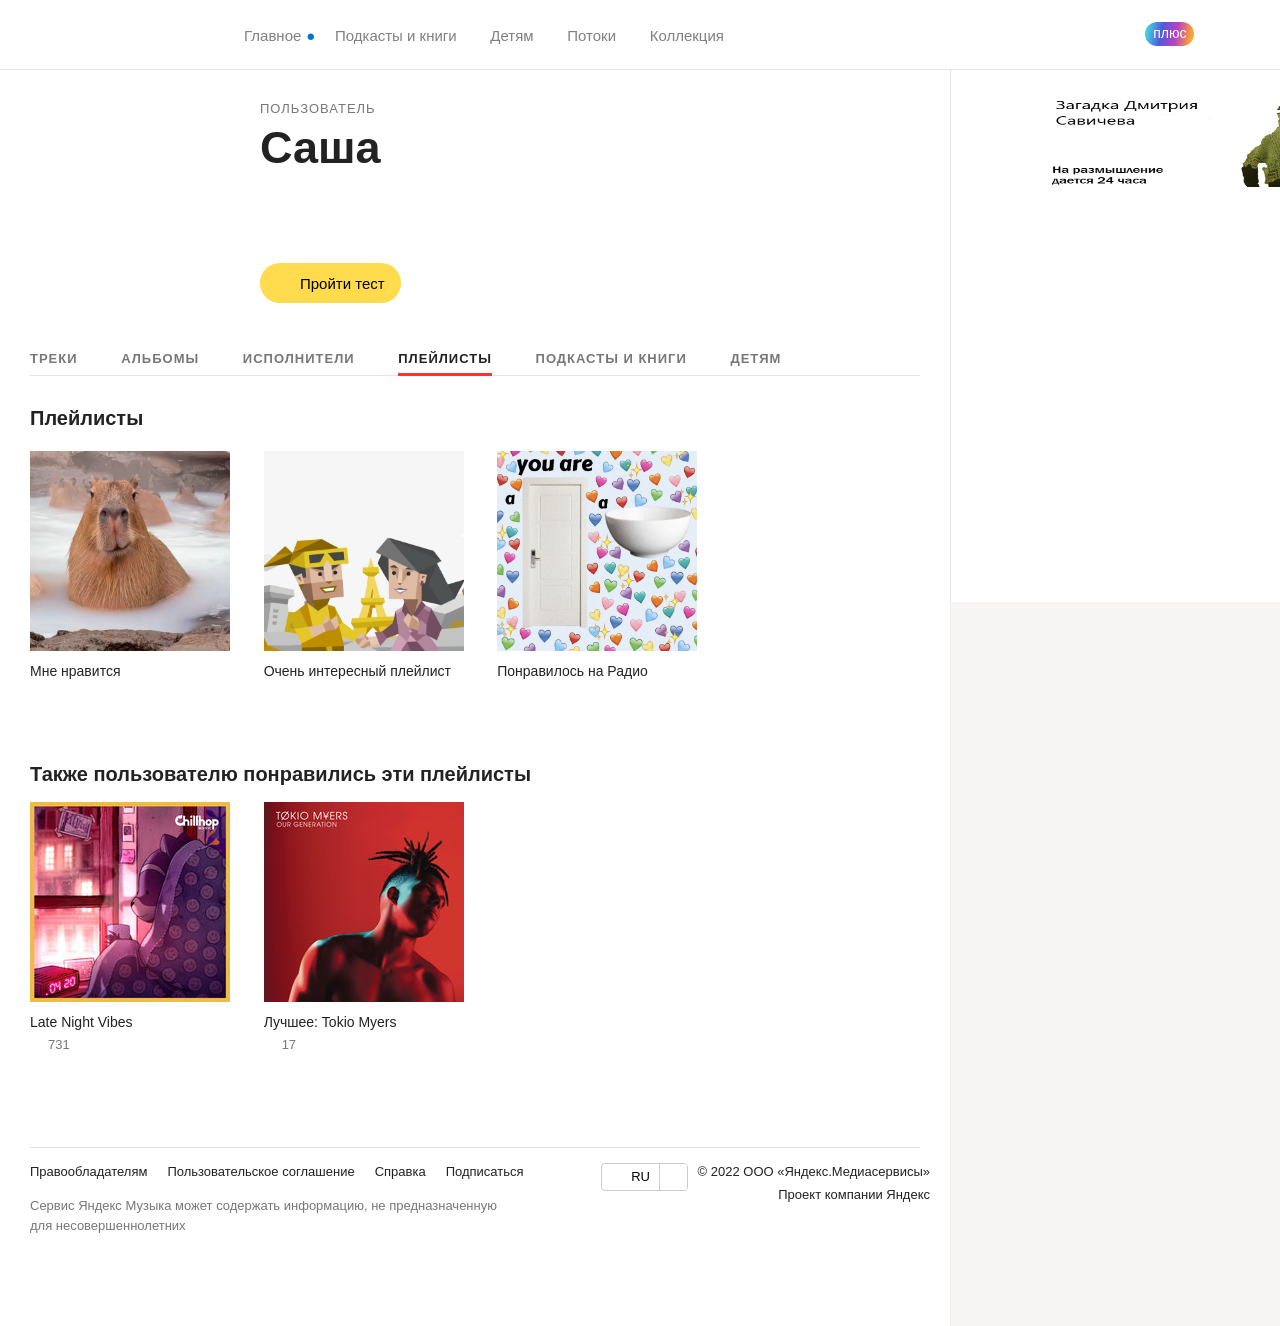
==== index.html @ 5506ae25 "first page" ====
<!DOCTYPE html>
<!-- saved from url=(0052)https://music.yandex.com/users/Dremov11112/playlists -->
<html>
   <head style="">
      <meta http-equiv="Content-Type" content="text/html; charset=UTF-8">
      <meta http-equiv="X-UA-Compatible" content="IE=EmulateIE7,IE=edge">
      <meta http-equiv="Content-language" content="ru">
      <link rel="alternate" hreflang="en" type="text/html" href="https://music.yandex.com/users/Dremov11112/playlists/3?utm_medium=copy_link&amp;lang=en">
      <link rel="alternate" hreflang="hy" type="text/html" href="https://music.yandex.com/users/Dremov11112/playlists/3?utm_medium=copy_link&amp;lang=hy">
      <link rel="alternate" hreflang="uz" type="text/html" href="https://music.yandex.com/users/Dremov11112/playlists/3?utm_medium=copy_link&amp;lang=uz">
      <link rel="alternate" hreflang="kk" type="text/html" href="https://music.yandex.com/users/Dremov11112/playlists/3?utm_medium=copy_link&amp;lang=kk">
      <link rel="alternate" hreflang="uk" type="text/html" href="https://music.yandex.com/users/Dremov11112/playlists/3?utm_medium=copy_link&amp;lang=uk">
      <link rel="alternate" hreflang="az" type="text/html" href="https://music.yandex.com/users/Dremov11112/playlists/3?utm_medium=copy_link&amp;lang=az">
      <meta name="viewport" content="width=1024, minimum-scale=1.5, maximum-scale=1.5, initial-scale=1.5, user-scalable=0">
      <meta name="skype_toolbar" content="skype_toolbar_parser_compatible">
      <meta name="robots" content="noyaca">
      <title>Саша: Плейлисты на Яндекс Музыке</title>
      <link href="./Саша_ Плейлисты на Яндекс Музыке_files/index.css" rel="stylesheet" type="text/css">
      <link rel="icon" type="image/png" href="https://music.yandex.com/favicon16.png" sizes="16x16">
      <link rel="icon" type="image/png" href="https://music.yandex.com/favicon32.png" sizes="32x32">
      <link rel="search" type="application/opensearchdescription+xml" href="https://music.yandex.com/opensearch.xml" title="Яндекс Музыка">
      <link rel="apple-touch-icon" href="https://music.yandex.com/blocks/common/apple-touch.60x60.png">
      <link rel="apple-touch-icon" sizes="76x76" href="https://music.yandex.com/blocks/common/apple-touch.76x76.png">
      <link rel="apple-touch-icon" sizes="120x120" href="https://music.yandex.com/blocks/common/apple-touch.120x120.png">
      <link rel="apple-touch-icon" sizes="152x152" href="https://music.yandex.com/blocks/common/apple-touch.152x152.png">
      <link rel="apple-touch-icon" sizes="180x180" href="https://music.yandex.com/blocks/common/apple-touch.180x180.png">
      <meta name="msApplication-ID" content="A025C540.Yandex.Music">
      <meta name="msApplication-PackageFamilyName" content="A025C540.Yandex.Music_vfvw9svesycw6">
      <link class="app-indexing" rel="alternate" href="android-app://ru.yandex.music/yandexmusic/users/Dremov11112/playlists/3">
      <link class="app-indexing" rel="alternate" href="ios-app://520797969/yandexmusic/users/Dremov11112/playlists/3">
      <script nonce="">
         !function(i,t){if(i.Ya=i.Ya||{},Ya.Rum)throw new Error("Rum: interface is already defined");var n=i.performance,e=n&&n.timing&&n.timing.navigationStart||Ya.startPageLoad||+new Date,s=i.requestAnimationFrame;Ya.Rum={enabled:!!n,vsStart:document.visibilityState,vsChanged:!1,_defTimes:[],_defRes:[],_deltaMarks:{},_markListeners:{},_settings:{},_vars:{},init:function(i,t){this._settings=i,this._vars=t},getTime:n&&n.now?function(){return n.now()}:Date.now?function(){return Date.now()-e}:function(){return new Date-e},time:function(i){this._deltaMarks[i]=[this.getTime()]},timeEnd:function(i,t){var n=this._deltaMarks[i];n&&0!==n.length&&n.push(this.getTime(),t)},sendTimeMark:function(i,t,n,e){void 0===t&&(t=this.getTime()),this._defTimes.push([i,t,e]),this.mark(i,t)},sendResTiming:function(i,t){this._defRes.push([i,t])},sendRaf:function(i){var t=this.getSetting("forcePaintTimeSending");if(s&&(t||!this.isVisibilityChanged())){var n=this,e="2616."+i;s(function(){!t&&n.isVisibilityChanged()||(n.getSetting("sendFirstRaf")&&n.sendTimeMark(e+".205"),s(function(){!t&&n.isVisibilityChanged()||n.sendTimeMark(e+".1928")}))})}},isVisibilityChanged:function(){return this.vsStart&&("visible"!==this.vsStart||this.vsChanged)},mark:n&&n.mark?function(i,t){n.mark(i+(t?": "+t:""))}:function(){},getSetting:function(i){var t=this._settings[i];return null===t?null:t||""},on:function(i,t){"function"==typeof t&&(this._markListeners[i]=this._markListeners[i]||[]).push(t)},sendTrafficData:function(){},finalizeLayoutShiftScore:function(){},finalizeLargestContentfulPaint:function(){}},document.addEventListener&&document.addEventListener("visibilitychange",function i(){Ya.Rum.vsChanged=!0,document.removeEventListener("visibilitychange",i)})}(window);
         
         !function(){var e,t=[];function n(){var n=Ya.Rum.getSetting("clck"),i=t.join("\r\n");if(t=[],e=null,n&&!(navigator.sendBeacon&&Ya.Rum.getSetting("beacon")&&navigator.sendBeacon(n,i))){var a=new XMLHttpRequest;a.open("POST",n),a.send(i)}}Ya.Rum.send=function(i,a,o,s,g,u,r){clearTimeout(e);var m=Ya.Rum.getSetting("slots"),c=Ya.Rum.getSetting("experiments"),v=["/reqid="+Ya.Rum.getSetting("reqid"),r?"/"+r.join("/"):"",a?"/path="+a:"",g?"/events="+g:"",m?"/slots="+m.join(";"):"",c?"/experiments="+c.join(";"):"",o?"/vars="+o:"","/cts="+(new Date).getTime(),"/*"];t.push(v.join("")),t.length<42?e=setTimeout(n,15):n()}}();
         
         !function(){if(window.PerformanceLongTaskTiming){var e=function(e,n){return(e=e.concat(n)).length>300&&(e=e.slice(e.length-300)),e},n=Ya.Rum._tti={events:[],eventsAfterTTI:[],fired:!1,observer:new PerformanceObserver(function(r){var t=r.getEntries();n.events=e(n.events,t),n.fired&&(n.eventsAfterTTI=e(n.eventsAfterTTI,t))})};n.observer.observe({entryTypes:["longtask"]})}}();
         
         Ya.Rum.observeDOMNode=window.IntersectionObserver?function(e,i,n){var t=this,o=Ya.Rum.getSetting("forcePaintTimeSending");!function r(){if(o||!t.isVisibilityChanged()){var s="string"==typeof i?document.querySelector(i):i;s?new IntersectionObserver(function(i,n){!o&&t.isVisibilityChanged()||(Ya.Rum.sendTimeMark(e),n.unobserve(s))},n).observe(s):setTimeout(r,100)}}()}:function(){};
         
         !function(n){if(!n.Ya||!Ya.Rum)throw new Error("Rum: interface is not defined");var e=Ya.Rum;e.getSetting=function(n){var t=e._settings[n];return null===t?null:t||""}}("undefined"!=typeof self?self:window);
         
         !function(e,r){var t={client:["690.2354",1e3,100,0],uncaught:["690.2361",100,10,0],external:["690.2854",100,10,0],script:["690.2609",100,10,0]},n={};r.ERROR_LEVEL={INFO:"info",DEBUG:"debug",WARN:"warn",ERROR:"error",FATAL:"fatal"},r._errorSettings={clck:"https://yandex.ru/clck/click",beacon:!0,project:"unknown",page:"",env:"",experiments:[],additional:{},platform:"",region:"",dc:"",host:"",service:"",level:"",version:"",yandexuid:"",coordinates_gp:"",referrer:!0,preventError:!1,unhandledRejection:!1,uncaughtException:!0,debug:!1,limits:{},silent:{},filters:{},pageMaxAge:864e6,initTimestamp:+new Date};var o=!1;function a(e,r){for(var t in r)r.hasOwnProperty(t)&&(e[t]=r[t]);return e}function i(e){return"boolean"==typeof e&&(e=+e),"number"==typeof e?e+"":null}r.initErrors=function(t){a(r._errorSettings,t),!o&&r._errorSettings.uncaughtException&&(function(){var t=r._errorSettings;if(e.addEventListener)e.addEventListener("error",s),t.resourceFails&&e.addEventListener("error",l,!0),"Promise"in e&&t.unhandledRejection&&e.addEventListener("unhandledrejection",function(e){var r,t=e.reason,n={};t&&(t.stack&&t.message?r=t.message:"[object Event]"===(r=String(t))?r="event.type: "+t.type:"[object Object]"===r&&(n.unhandledObject=t),t.target&&t.target.src&&(n.src=t.target.src),s({message:"Unhandled rejection: "+r,stack:t.stack,additional:n}))});else{var n=e.onerror;e.onerror=function(e,r,t,o,a){s({error:a||new Error(e||"Empty error"),message:e,lineno:t,colno:o,filename:r}),n&&n.apply(this,arguments)}}}(),o=!0)},r.updateErrors=function(e){a(r._errorSettings,e)},r.updateAdditional=function(e){r._errorSettings.additional=a(r._errorSettings.additional||{},e)},r._handleError=function(e,o){var a,i,s=r._errorSettings;if(s.preventError&&e.preventDefault&&e.preventDefault(),o)a=e,i="client";else{a=r._normalizeError(e),i=a.type;var l=s.onError;"function"==typeof l&&l(a);var c=s.transform;"function"==typeof c&&(a=c(a))}var u=+new Date,d=s.initTimestamp,f=s.pageMaxAge;if(!(-1!==f&&d&&d+f<u)){var g=t[i][1];"number"==typeof s.limits[i]&&(g=s.limits[i]);var p=t[i][2];"number"==typeof s.silent[i]&&(p=s.silent[i]);var m=t[i][3];if(m<g||-1===g){a.path=t[i][0];var v=r._getErrorData(a,{silent:m<p||-1===p?"no":"yes",isCustom:Boolean(o)},s),h=function(e){n[a.message]=!1,r._sendError(e.path,e.vars),t[i][3]++}.bind(this,v);if(void 0===s.throttleSend)h();else{if(n[a.message])return;n[a.message]=!0,setTimeout(h,s.throttleSend)}}}},r._getReferrer=function(r){var t=r.referrer,n=typeof t;return"function"===n?t():"string"===n&&t?t:!1!==t&&e.location?e.location.href:void 0},r._buildExperiments=function(e){return e instanceof Array?e.join(";"):""},r._buildAdditional=function(e,r){var t="";try{var n=a(a({},e),r);0!==Object.keys(n).length&&(t=JSON.stringify(n))}catch(e){}return t},r._getErrorData=function(t,n,o){n=n||{};var a=r._buildExperiments(o.experiments),s=r._buildAdditional(o.additional,t.additional),l={"-stack":t.stack,"-url":t.file,"-line":t.line,"-col":t.col,"-block":t.block,"-method":t.method,"-msg":t.message,"-env":o.env,"-external":t.external,"-externalCustom":t.externalCustom,"-project":o.project,"-service":t.service||o.service,"-page":t.page||o.page,"-platform":o.platform,"-level":t.level,"-experiments":a,"-version":o.version,"-region":o.region,"-dc":o.dc,"-host":o.host,"-yandexuid":o.yandexuid,"-coordinates_gp":t.coordinates_gp||o.coordinates_gp,"-referrer":r._getReferrer(o),"-source":t.source,"-sourceMethod":t.sourceMethod,"-type":n.isCustom?t.type:"","-additional":s,"-adb":i(Ya.blocker)||i(o.blocker),"-cdn":e.YaStaticRegion,"-ua":navigator.userAgent,"-silent":n.silent,"-ts":+new Date,"-init-ts":o.initTimestamp};return o.debug&&e.console&&console[console[t.level]?t.level:"error"]("[error-counter] "+t.message,l,t.stack),{path:t.path,vars:l}},r._baseNormalizeError=function(e){var r=(e=e||{}).error,t=e.filename||e.fileName||"",n=r&&r.stack||e.stack||"",o=e.message||"",a=r&&r.additional||e.additional;return{file:t,line:e.lineno||e.lineNumber,col:e.colno||e.colNumber,stack:n,message:o,additional:a}},r._normalizeError=function(e){var t=r._baseNormalizeError(e),n="uncaught",o=r._isExternalError(t.file,t.message,t.stack),a="",i="";return o.hasExternal?(n="external",a=o.common,i=o.custom):/^Script error\.?$/.test(t.message)&&(n="script"),t.external=a,t.externalCustom=i,t.type=n,t},r._createVarsString=function(e){var r=[];for(var t in e)e.hasOwnProperty(t)&&(e[t]||0===e[t])&&r.push(t+"="+encodeURIComponent(e[t]).replace(/\*/g,"%2A"));return r.join(",")},r._sendError=function(e,t){r.send(null,e,r._createVarsString(t),null,null,null,null)};var s=function(e){r._handleError(e,!1)},l=function(e){var t=e.target;if(t){var n=t.srcset||t.src;if(n||(n=t.href),n){var o=t.tagName||"UNKNOWN";r.logError({message:o+" load error",additional:{src:n}})}}}}("undefined"!=typeof self?self:window,Ya.Rum);
         
         !function(e){var r={url:{0:/(miscellaneous|extension)_bindings/,1:/^chrome:/,2:/kaspersky-labs\.com\//,3:/^(?:moz|chrome)-extension:\/\//,4:/^file:/,5:/^resource:\/\//,6:/webnetc\.top/,7:/local\.adguard\.com/},message:{0:/__adgRemoveDirect/,1:/Content Security Policy/,2:/vid_mate_check/,3:/ucapi/,4:/Access is denied/i,5:/^Uncaught SecurityError/i,6:/__ybro/,7:/__show__deepen/,8:/ntp is not defined/,9:/Cannot set property 'install' of undefined/,10:/NS_ERROR/,11:/Error loading script/,12:/^TypeError: undefined is not a function$/,13:/__firefox__\.(?:favicons|metadata|reader|searchQueryForField|searchLoginField)/},stack:{0:/(?:moz|chrome)-extension:\/\//,1:/adguard.*\.user\.js/i}};function n(e,r){if(e&&r){var n=[];for(var o in r)if(r.hasOwnProperty(o)){var i=r[o];"string"==typeof i&&(i=new RegExp(i)),i instanceof RegExp&&i.test(e)&&n.push(o)}return n.join("_")}}function o(e,o){var i,t=[];for(var s in r)r.hasOwnProperty(s)&&(i=n(e[s],o[s]))&&t.push(s+"~"+i);return t.join(";")}e._isExternalError=function(n,i,t){var s=e._errorSettings.filters||{},a={url:(n||"")+"",message:(i||"")+"",stack:(t||"")+""},c=o(a,r),u=o(a,s);return{common:c,custom:u,hasExternal:!(!c&&!u)}}}(Ya.Rum);
         
         !function(){"use strict";var e;(e=Ya.Rum).logError=function(r,o){r=r||{},"string"!=typeof o&&void 0!==o||((o=new Error(o)).justCreated=!0);var a=r.message||"",s=e._baseNormalizeError(o);s.message&&(a&&(a+="; "),a+=s.message),s.message=a||"Empty error";for(var t=["service","source","type","block","additional","level","page","method","sourceMethod","coordinates_gp"],i=0;i<t.length;i++){var n=t[i];r[n]?s[n]=r[n]:o&&o[n]&&(s[n]=o[n])}e._handleError(s,!0)}}();
         
         Ya.Rum.init({
             beacon: !!navigator.sendBeacon,
             clck: 'https://yandex.ru/clck/click',
             slots: ["production"],
             reqid: '1670182890313331-229660868470933172',
             sendClientUa: true
         }, {
             '287': '214',
             '143': '28.56.2048', // ru.music.desktop,
             
             '-project': 'MusicWeb', // Название проекта
             '-page': 'index', // Страница сервиса, например: index, search, product
             '-env': "production",
             
             '-version': "2.535.0" // Версия [статики] вашего приложения
         });
         Ya.Rum.observeDOMNode('2876', '.centerblock');
         Ya.Rum.initErrors({
             project: "music",
             page: "index",
             region: 214,
             platform: "desktop",
             env: "production",
             version: "2.535.0"
         });
      </script><script src="./Саша_ Плейлисты на Яндекс Музыке_files/adfox.js.Без названия"></script> 
      <link rel="manifest" href="https://music.yandex.com/manifest.json">
      <style>
         .ya-mb-payment-manager__wrapper {
         height: 100%;
         width: 100%;
         position: relative;
         font-family: Arial;
         font-family: var(--ext-font, Arial);
         }
         .ya-mb-payment-manager__spinner {
         box-sizing: border-box;
         border-radius: 50%;
         width: 48px;
         height: 48px;
         border: 4px solid;
         border-color: #fedd60 #fedd60 #fedd60 transparent;
         border-color: var(--ext-spinner-color, #fedd60) var(--ext-spinner-color, #fedd60) var(--ext-spinner-color, #fedd60) transparent;
         position: absolute;
         top: calc(50% - 24px);
         left: calc(50% - 24px);
         animation: lds-dual-ring 1.2s linear infinite;
         }
         .ya-mb-payment-manager__hidden {
         visibility: hidden;
         }
         .ya-mb-payment-manager__widget {
         display: block;
         width: 100%;
         height: 100%;
         border: none;
         }
         .ya-mb-payment-manager__error-message-wrapper {
         display: flex;
         flex-direction: row;
         flex-direction: column;
         align-items: center;
         justify-content: center;
         height: 100%;
         }
         .ya-mb-payment-manager__error-title {
         margin: 0;
         font-size: 21px;
         font-weight: bold;
         }
         .ya-mb-payment-manager__error-message {
         margin: 1rem 0;
         font-size: 15px;
         }
         .ya-mb-payment-manager__error-button {
         display: inline-block;
         width: 200px;
         padding: 10px 15px;
         border: none;
         border-radius: 4px;
         margin-top: 1rem;
         cursor: pointer;
         font-size: 15px;
         font-wight: 500;
         text-align: center;
         }
         .ya-mb-payment-manager__error-button:hover {
         opacity: 0.8;
         opacity: var(--ext-button-opacity-hover, 0.8);
         }
         .ya-mb-payment-manager__error-retry {
         background-color: #fedd60;
         background-color: var(--ext-retry-button-bg-color, #fedd60);
         color: #000;
         color: var(--ext-retry-button-color, #000);
         }
         .ya-mb-payment-manager__error-close {
         background-color: #eee;
         background-color: var(--ext-close-button-bg-color, #eee);
         color: #000;
         color: var(--ext-close-button-color, #000);
         }
         @keyframes lds-dual-ring {
         0% {
         transform: rotate(0deg);
         }
         100% {
         transform: rotate(360deg);
         }
         }
      </style>
      <script src="./Саша_ Плейлисты на Яндекс Музыке_files/cast_sender.js.Без названия"></script><script src="./Саша_ Плейлисты на Яндекс Музыке_files/cast_framework.js.Без названия" nonce=""></script><script src="./Саша_ Плейлисты на Яндекс Музыке_files/cast_sender.js(1).Без названия" nonce=""></script>
   </head>
   <body class="body_lang_ru browser-desktop deco-pane-body theme-white icon-theme-white action-icon-theme-white" data-everything-loaded="true" data-unity-supports="{&quot;playpause&quot;:true,&quot;next&quot;:true,&quot;previous&quot;:true,&quot;favorite&quot;:true}" style="" data-unity-state="{&quot;playing&quot;:false,&quot;title&quot;:&quot;Heart of Stone&quot;,&quot;artist&quot;:&quot;Six&quot;,&quot;albumArt&quot;:&quot;https://music.yandex.com/blocks/common/default.80x80.png&quot;}">
      <script nonce="">var Mu={"experiments":{"ABTestIds":"667484,94","WebDontPayPopup":"default","WebGenerativeTab":"default","WebInteractiveSplashscreenWithTrackTimeLimit":"30sec","WebMyVibeFreemium":"on","WebNewImportVk":"on","WebOptionsKids":"on","WebPromocodeMain":"all","WebRedAlert":"default","WebResults2022":"on","WebTVMusicYnison":"default","WebTouchFreeMusicRestriction":"onload","WebYMConnect":"default","barBelowExperiment":"default","boostConfigExperiment634ced1791b9520e70992176":"default","boostConfigExperiment634ced5791b9520e7099217a":"on","boostConfigExperiment634cedcd91b9520e70992191":"on","boostConfigExperiment634cede491b9520e70992195":"on","boostConfigExperiment634cee0291b9520e70992199":"on","boostConfigExperiment634cee1a91b9520e7099219d":"on","boostConfigExperiment634cee3191b9520e709921a1":"default","boostConfigExperiment6358fa9e4cb0e91e7a987448":"on","boostConfigExperiment6368b6ba0af9081a99c2c198":"default","boostConfigExperiment6368b7570af9081a99c2c19c":"on","boostConfigExperiment636b76a912103a7921cd1de4":"default","boostConfigExperiment636bda32989cdc21eb9c14ab":"on","boostConfigExperiment636e7e88cb7090677368f4e2":"default","boostConfigExperiment636e7ea6cb7090677368f4e6":"on","boostConfigExperiment636e7ecacb7090677368f4ed":"on","boostConfigExperiment636e7ee2cb7090677368f4f1":"on","boostConfigExperiment636e7f00cb7090677368f4f5":"default","boostConfigExperiment636e7f1acb7090677368f4f9":"default","boostConfigExperiment636e7f2fcb7090677368f4fd":"on","boostConfigExperiment6374b5ed14087c59411883fb":"on","boostConfigExperiment6374c19d29eb902157ffe716":"default","boostConfigExperiment6374c2c2ccc5b4533dcb8829":"on","boostConfigExperiment6374c32dccc5b4533dcb8834":"default","boostConfigExperiment6374c35eccc5b4533dcb8838":"default","boostConfigExperiment6374c3e2ac581764d493d81e":"on","boostConfigExperiment6374c418ac581764d493d822":"default","boostConfigExperiment6374c4bdac581764d493d826":"on","boostConfigExperiment6374c523ac581764d493d82b":"default","boostConfigExperiment6374c556ac581764d493d82f":"default","boostConfigExperiment6374c56eac581764d493d833":"on","boostConfigExperiment6374c5a4ac581764d493d83b":"default","boostConfigExperiment6374c5bfac581764d493d84b":"on","boostConfigExperiment6374c5d3ac581764d493d84f":"default","boostConfigExperiment6374c600ac581764d493d853":"on","boostConfigExperiment6374c613ac581764d493d85a":"default","boostConfigExperiment6374c62dac581764d493d85e":"default","boostConfigExperiment6374c642ac581764d493d866":"default","boostConfigExperiment6374c659ac581764d493d86a":"default","boostConfigExperiment6377d697424dab2aa7050c27":"on","boostConfigExperiment6377d6af424dab2aa7050c33":"default","boostConfigExperiment6377d6c8424dab2aa7050c3b":"on","boostConfigExperiment6377d6de424dab2aa7050c47":"default","boostConfigExperiment6377d725424dab2aa7050c4f":"default","boostConfigExperiment6377d73f424dab2aa7050c53":"on","boostConfigExperiment6380dde9dae4210f2c193b9c":"default","boostConfigExperiment6380de23dae4210f2c193ba0":"on","boostConfigExperiment6380de35dae4210f2c193ba4":"on","boostConfigExperiment6380de4cdae4210f2c193ba8":"default","boostConfigExperiment6380de61dae4210f2c193bac":"on","boostConfigExperiment6380de77dae4210f2c193bb0":"default","boostConfigExperiment6389c07e216cda177220358d":"default","iframeNewReact":"control","musicPrice":"default","musicSearchRanking":"default","playlistBoostExperiment607289c805a7dd7ae28a8b04":"default","playlistBoostExperiment607289d405a7dd7ae28a8b07":"on","playlistBoostExperiment62b52e604607ba1e1cbf3747":"default","playlistBoostExperiment6388d8b08cfd5c2ef8555346":"on","playlistBoostExperiment6388d8d38cfd5c2ef8555348":"on","playlistBoostExperiment6388d8f88cfd5c2ef855534c":"default","playlistBoostExperiment6388d90d8cfd5c2ef855534e":"on","playlistBoostExperiment6388d91d8cfd5c2ef8555350":"on","playlistBoostExperiment6388d92e8cfd5c2ef8555352":"default","playlistBoostExperiment6388d93e8cfd5c2ef8555354":"default","playlistBoostExperiment6388d9e8216cda177220303f":"on","playlistBoostExperiment6388da2c216cda1772203042":"on","playlistBoostExperiment6388da72216cda1772203045":"default","playlistBoostExperiment6388ed83510512390f34ad49":"default","playlistBoostExperiment6388ed9d510512390f34ad4b":"default","playlistBoostExperiment6388edcc510512390f34ad50":"default","playlistBoostExperiment6388edf2510512390f34ad52":"default","playlistBoostExperiment6388ee78216cda1772203068":"default","playlistBoostExperiment6388ee8c216cda177220306a":"default","useHlsTracks":"default","webBarBelowRubilnik":"default","webSidebarBanner":"default"},"hostname":"music.yandex.com","authData":{"user":{"sign":"a9bb3ae795e8763a94c69a09b8e2a5c7c2291634:1670182890479","sk":"ua9181b591c9b9203ec5d48f9dc2dc568","premium":true,"hasOptions":[],"isChildAccount":false,"plus":{"hasPlus":true,"isTutorialCompleted":false,"migrated":false},"isMobileUser":true,"subscription":{"familyAutoRenewable":[{"expires":"2023-01-15T21:00:44+03:00","vendor":"Yandex","vendorHelpUrl":"https://www.yandex.ru/support/music-app/subscription.xml","productId":"ru.yandex.web.plus.native.1month.autorenewable.2month.start.1rub.new_plus.family.299.v2","masterInfo":{"uid":542150425,"login":"egor-ulstu","displayName":"egor-ulstu"},"finished":false}],"hadAnySubscription":true,"canStartTrial":false,"mcdonalds":false},"adDisableable":true,"isPremium":true,"_statusFetched":true,"device_id":"a79d2e8cd2bc7d71c24397592c4beb7a38a159584","onlyDeviceId":false,"kpOttSubscription":"KP_BASIC","havePlus":true,"avatarHash":"0/0-0","hasAvatar":false,"signUpMethod":"yandex","isHosted":false,"isYandex":false,"lastName":"Савичев","firstName":"Дмитрий","name":"kubamba","login":"kubamba","uid":"378059842","settings":{"uid":378059842,"lastFmScrobblingEnabled":false,"facebookScrobblingEnabled":false,"shuffleEnabled":false,"addNewTrackOnPlaylistTop":false,"volumePercents":75,"userMusicVisibility":"PUBLIC","userSocialVisibility":"PUBLIC","adsDisabled":true,"modified":"2022-12-04T19:41:30Z","rbtDisabled":false,"theme":"default","promosDisabled":false,"autoPlayRadio":true,"syncQueueEnabled":true,"childModEnabled":false},"hasEmail":true},"experiments":"{\"ABTestIds\":\"667484,94\",\"WebDontPayPopup\":\"default\",\"WebGenerativeTab\":\"default\",\"WebInteractiveSplashscreenWithTrackTimeLimit\":\"30sec\",\"WebMyVibeFreemium\":\"on\",\"WebNewImportVk\":\"on\",\"WebOptionsKids\":\"on\",\"WebPromocodeMain\":\"all\",\"WebRedAlert\":\"default\",\"WebResults2022\":\"on\",\"WebTVMusicYnison\":\"default\",\"WebTouchFreeMusicRestriction\":\"onload\",\"WebYMConnect\":\"default\",\"barBelowExperiment\":\"default\",\"boostConfigExperiment634ced1791b9520e70992176\":\"default\",\"boostConfigExperiment634ced5791b9520e7099217a\":\"on\",\"boostConfigExperiment634cedcd91b9520e70992191\":\"on\",\"boostConfigExperiment634cede491b9520e70992195\":\"on\",\"boostConfigExperiment634cee0291b9520e70992199\":\"on\",\"boostConfigExperiment634cee1a91b9520e7099219d\":\"on\",\"boostConfigExperiment634cee3191b9520e709921a1\":\"default\",\"boostConfigExperiment6358fa9e4cb0e91e7a987448\":\"on\",\"boostConfigExperiment6368b6ba0af9081a99c2c198\":\"default\",\"boostConfigExperiment6368b7570af9081a99c2c19c\":\"on\",\"boostConfigExperiment636b76a912103a7921cd1de4\":\"default\",\"boostConfigExperiment636bda32989cdc21eb9c14ab\":\"on\",\"boostConfigExperiment636e7e88cb7090677368f4e2\":\"default\",\"boostConfigExperiment636e7ea6cb7090677368f4e6\":\"on\",\"boostConfigExperiment636e7ecacb7090677368f4ed\":\"on\",\"boostConfigExperiment636e7ee2cb7090677368f4f1\":\"on\",\"boostConfigExperiment636e7f00cb7090677368f4f5\":\"default\",\"boostConfigExperiment636e7f1acb7090677368f4f9\":\"default\",\"boostConfigExperiment636e7f2fcb7090677368f4fd\":\"on\",\"boostConfigExperiment6374b5ed14087c59411883fb\":\"on\",\"boostConfigExperiment6374c19d29eb902157ffe716\":\"default\",\"boostConfigExperiment6374c2c2ccc5b4533dcb8829\":\"on\",\"boostConfigExperiment6374c32dccc5b4533dcb8834\":\"default\",\"boostConfigExperiment6374c35eccc5b4533dcb8838\":\"default\",\"boostConfigExperiment6374c3e2ac581764d493d81e\":\"on\",\"boostConfigExperiment6374c418ac581764d493d822\":\"default\",\"boostConfigExperiment6374c4bdac581764d493d826\":\"on\",\"boostConfigExperiment6374c523ac581764d493d82b\":\"default\",\"boostConfigExperiment6374c556ac581764d493d82f\":\"default\",\"boostConfigExperiment6374c56eac581764d493d833\":\"on\",\"boostConfigExperiment6374c5a4ac581764d493d83b\":\"default\",\"boostConfigExperiment6374c5bfac581764d493d84b\":\"on\",\"boostConfigExperiment6374c5d3ac581764d493d84f\":\"default\",\"boostConfigExperiment6374c600ac581764d493d853\":\"on\",\"boostConfigExperiment6374c613ac581764d493d85a\":\"default\",\"boostConfigExperiment6374c62dac581764d493d85e\":\"default\",\"boostConfigExperiment6374c642ac581764d493d866\":\"default\",\"boostConfigExperiment6374c659ac581764d493d86a\":\"default\",\"boostConfigExperiment6377d697424dab2aa7050c27\":\"on\",\"boostConfigExperiment6377d6af424dab2aa7050c33\":\"default\",\"boostConfigExperiment6377d6c8424dab2aa7050c3b\":\"on\",\"boostConfigExperiment6377d6de424dab2aa7050c47\":\"default\",\"boostConfigExperiment6377d725424dab2aa7050c4f\":\"default\",\"boostConfigExperiment6377d73f424dab2aa7050c53\":\"on\",\"boostConfigExperiment6380dde9dae4210f2c193b9c\":\"default\",\"boostConfigExperiment6380de23dae4210f2c193ba0\":\"on\",\"boostConfigExperiment6380de35dae4210f2c193ba4\":\"on\",\"boostConfigExperiment6380de4cdae4210f2c193ba8\":\"default\",\"boostConfigExperiment6380de61dae4210f2c193bac\":\"on\",\"boostConfigExperiment6380de77dae4210f2c193bb0\":\"default\",\"boostConfigExperiment6389c07e216cda177220358d\":\"default\",\"iframeNewReact\":\"control\",\"musicPrice\":\"default\",\"musicSearchRanking\":\"default\",\"playlistBoostExperiment607289c805a7dd7ae28a8b04\":\"default\",\"playlistBoostExperiment607289d405a7dd7ae28a8b07\":\"on\",\"playlistBoostExperiment62b52e604607ba1e1cbf3747\":\"default\",\"playlistBoostExperiment6388d8b08cfd5c2ef8555346\":\"on\",\"playlistBoostExperiment6388d8d38cfd5c2ef8555348\":\"on\",\"playlistBoostExperiment6388d8f88cfd5c2ef855534c\":\"default\",\"playlistBoostExperiment6388d90d8cfd5c2ef855534e\":\"on\",\"playlistBoostExperiment6388d91d8cfd5c2ef8555350\":\"on\",\"playlistBoostExperiment6388d92e8cfd5c2ef8555352\":\"default\",\"playlistBoostExperiment6388d93e8cfd5c2ef8555354\":\"default\",\"playlistBoostExperiment6388d9e8216cda177220303f\":\"on\",\"playlistBoostExperiment6388da2c216cda1772203042\":\"on\",\"playlistBoostExperiment6388da72216cda1772203045\":\"default\",\"playlistBoostExperiment6388ed83510512390f34ad49\":\"default\",\"playlistBoostExperiment6388ed9d510512390f34ad4b\":\"default\",\"playlistBoostExperiment6388edcc510512390f34ad50\":\"default\",\"playlistBoostExperiment6388edf2510512390f34ad52\":\"default\",\"playlistBoostExperiment6388ee78216cda1772203068\":\"default\",\"playlistBoostExperiment6388ee8c216cda177220306a\":\"default\",\"useHlsTracks\":\"default\",\"webBarBelowRubilnik\":\"default\",\"webSidebarBanner\":\"default\"}"},"paymentProducts":{"campaign":{"title":"Оформите подписку и пользуйтесь всеми возможностями сервиса","description":""},"offersBatchId":"80b5f4c8-ed39-4a72-a736-6a54478a7a94","products":[{"productId":"ru.yandex.web.plus.native.360days.autorenewable.notrial.new_plus.family.1990.v2","type":"subscription","commonPeriodDuration":"P360D","duration":360,"trialDuration":0,"price":{"amount":1990,"currency":"RUB"},"family":true,"plus":true,"feature":"new-plus","features":["basic-music","basic-kinopoisk","basic-plus"],"debug":false,"customPayload":"{}","description":"Плюс Мульти","buttonText":"1990 ₽ в год","buttonAdditionalText":"","cheapest":true,"paymentMethodTypes":["card"],"title":"Плюс Мульти","licenceTextParts":[{"text":"Нажимая кнопку, вы принимаете"},{"text":"Условия подписки","url":"https://yandex.ru/legal/yandex_plus_conditions/"}],"familySub":true,"fbImage":"","fbName":"new-plus","available":true,"trialAvailable":false,"offersPositionId":"1b3dc3f8-90a5-4699-9cb1-fe8921a3e85a","target":"music"}],"allProducts":[{"productId":"ru.yandex.web.plus.native.360days.autorenewable.notrial.new_plus.family.1990.v2","type":"subscription","commonPeriodDuration":"P360D","duration":360,"trialDuration":0,"price":{"amount":1990,"currency":"RUB"},"family":true,"plus":true,"feature":"new-plus","features":["basic-music","basic-kinopoisk","basic-plus"],"debug":false,"customPayload":"{}","description":"Плюс Мульти","buttonText":"1990 ₽ в год","buttonAdditionalText":"","cheapest":true,"paymentMethodTypes":["card"],"title":"Плюс Мульти","licenceTextParts":[{"text":"Нажимая кнопку, вы принимаете"},{"text":"Условия подписки","url":"https://yandex.ru/legal/yandex_plus_conditions/"}],"familySub":true,"fbImage":"","fbName":"new-plus","available":true,"trialAvailable":false,"offersPositionId":"1b3dc3f8-90a5-4699-9cb1-fe8921a3e85a","target":"music"}],"isDisallowed":false},"serviceName":"music","settings":{"module":"index","date":1670182890734,"pathname":"/users/Dremov11112/playlists/3","tld":"com","mdaEnabled":false,"isDev":false,"isCrowdtest":false,"isCIS":true,"compat":10,"lang":"ru","badRegion":false,"region":"225mp","nativeRegion":214,"portalRegion":"214","city":214,"countryISO":"RU","storage":"*.storage.music.yandex.net","avatars":"avatars.yandex.net","social":"https://social.yandex.com/","passport":"https://passport.yandex.com/","passportApi":"https://api.passport.yandex.com/","socket":"wss://ws-api.music.yandex.net/","mbformUrl":"https://payment-widget.ott.yandex.{{tld}}","regions":{"native":214,"working":"225mp","show":"225mp","cookie":"214","portal":"214"},"uatraits":{"isMobile":false,"isTouch":false,"isBrowser":true,"BrowserEngine":"WebKit","BrowserEngineVersion":"537.36","BrowserBase":"Chromium","BrowserBaseVersion":"108.0.0.0","BrowserName":"Chrome","BrowserVersion":"108.0.0.0","OSFamily":"Windows","OSName":"Windows 10","OSVersion":"10.0","x64":true,"isOldSafari":false},"sandbox":"sandbox.music.yandex.net","requestId":"1670182890313331-229660868470933172","csp":{"allowedHosts":["music.yandex.com","music.yandex.ru","yastatic.net","*.ya.ru","mc.yandex.com","mc.yandex.ru","an.yandex.ru","storage.mds.yandex.net","yandex.ru","social.yandex.com","social.yandex.ru","banners.adfox.com","banners.adfox.ru","yastat.net","yabs.yandex.ru","api-maps.yandex.ru","widget.tickets.yandex.ru","widget.afisha.yandex.ru","widget.tickets.yandex.com","widget.afisha.yandex.com","widget.afisha.dev.yandex.com","widget.afisha.dev.yandex.ru","www.youtube.com","www.gstatic.com","s.ytimg.com","yandex.st","ads.adfox.ru","ads6.adfox.ru","z.moatads.com/publicispgrusweboramavideo560878795851/moatvideo.js","geo.moatads.com/n.js","blob:","epislon.ru","payment-widget.ott.yandex.ru","testing.payment-widget.ott.yandex.ru","flashservice.adobe.com","www.tns-counter.ru","ar.tns-counter.ru","www.ivi.ru"],"reportUrl":"https://csp.yandex.net"},"theme":"default","bilet":{"url":"https://widget.afisha.yandex.ru/dealer/dealer.js","clientKey":"a0e48a18-a9a5-435d-83f2-168672b658d4","mobileClientKey":"3abf2f78-5393-4897-9035-6528a59c1045"},"extraPlayersInSettings":{"porsche":"on","rocket":"on","winter":"on"},"serverSide":false},"location":{"protocol":"https:","slashes":true,"auth":null,"host":"music.yandex.com","port":null,"hostname":"music.yandex.com","hash":null,"search":"?utm_medium=copy_link","query":{"utm_medium":"copy_link"},"pathname":"/users/Dremov11112/playlists/3","path":"/users/Dremov11112/playlists/3?utm_medium=copy_link","href":"https://music.yandex.com/users/Dremov11112/playlists/3?utm_medium=copy_link"},"libraryData":{"defaultLibrary":{"20217926":1,"24456370":1,"32634160":1,"41546745":1,"58464669":1,"63866762":1,"67839883":1,"75159666":1,"91633398":1,"94389742":1,"98583014":1,"102619513":1,"107658245":1},"artists":{"3145199":1,"4164243":1,"5054100":1},"albums":{"2184192":1},"playlists":{},"users":{},"genres":{"musical":1},"labels":{},"library":{"20217926":1,"24456370":1,"25250636":1,"30998374":1,"32634160":1,"33977439":1,"34942214":1,"36367574":1,"36800638":1,"41193931":1,"41217479":1,"41546745":1,"43851878":1,"44742234":1,"44769475":1,"46402423":1,"46997414":1,"48208913":1,"48922514":1,"49232302":1,"50016297":1,"50572171":1,"50684592":1,"54712491":1,"54712492":1,"58464669":1,"58510259":1,"58510299":1,"61918028":1,"63866762":1,"65965924":1,"67839883":1,"68524378":1,"70088014":1,"72742368":1,"75159666":1,"75795990":1,"76099323":1,"84579534":1,"84694797":1,"84694799":1,"84694801":1,"90022374":1,"90022379":1,"91633398":1,"94283564":1,"94389742":1,"96217342":1,"98583014":1,"101792557":1,"102619513":1,"102646763":1,"104053503":1,"106421484":1,"107658245":1},"metatags":{"58e3c0796ebb3476087d1901":1}},"genres":{"structure":[{"id":"all"},{"id":"pop","subGenres":[{"id":"ruspop","hideInRegions":[181]},{"id":"disco"},{"id":"kpop"},{"id":"turkishpop","showInRegions":[983]},{"id":"uzbekpop","showInRegions":[171]},{"id":"japanesepop"},{"id":"israelipop","showInRegions":[181]},{"id":"azerbaijanpop","showInRegions":[167]},{"id":"hyperpopgenre"}]},{"id":"allrock","subGenres":[{"id":"rusrock","hideInRegions":[181]},{"id":"rock-n-roll"},{"id":"prog-rock"},{"id":"post-rock"},{"id":"new-wave"},{"id":"ukrrock","showInRegions":[187]},{"id":"folkrock"},{"id":"stonerrock"},{"id":"hardrock"},{"id":"turkishrock","showInRegions":[983]},{"id":"rock"},{"id":"israelirock","showInRegions":[181]}]},{"id":"indie","subGenres":[{"id":"local-indie","hideInRegions":[181]}]},{"id":"metal","subGenres":[{"id":"progmetal"},{"id":"epicmetal"},{"id":"folkmetal"},{"id":"gothicmetal"},{"id":"industrial"},{"id":"sludgemetal"},{"id":"postmetal"},{"id":"extrememetal"},{"id":"numetal"},{"id":"metalcoregenre"},{"id":"heavymetal"},{"id":"thrashmetal"},{"id":"deathmetal"},{"id":"blackmetal"},{"id":"doommetal"},{"id":"alternativemetal"}]},{"id":"alternative","subGenres":[{"id":"posthardcore"},{"id":"hardcore"},{"id":"turkishalternative","showInRegions":[983]}]},{"id":"electronic","subGenres":[{"id":"techno"},{"id":"house"},{"id":"trance"},{"id":"breakbeatgenre"},{"id":"bassgenre"},{"id":"drum-n-bass"},{"id":"dubstep"},{"id":"triphopgenre"},{"id":"ukgaragegenre"},{"id":"idmgenre"},{"id":"ambientgenre"},{"id":"new-age"},{"id":"lounge"},{"id":"experimental"}]},{"id":"dance","subGenres":[{"id":"phonkgenre"},{"id":"edmgenre"}]},{"id":"hip-hop","subGenres":[{"id":"rusrap","hideInRegions":[181]},{"id":"foreignrap","hideInRegions":[181]},{"id":"turkishrap","showInRegions":[983]},{"id":"israelirap","showInRegions":[181]}]},{"id":"r-n-b","subGenres":[{"id":"soul"},{"id":"funk"}]},{"id":"jazz","subGenres":[{"id":"tradjazz"},{"id":"modernjazz"},{"id":"bebopgenre"},{"id":"vocaljazz"},{"id":"smoothjazz"},{"id":"bigbands"}]},{"id":"blues"},{"id":"reggae","subGenres":[{"id":"reggaeton"},{"id":"dub"}]},{"id":"ska"},{"id":"punk","subGenres":[{"id":"post-punk"}]},{"id":"world","subGenres":[{"id":"russian"},{"id":"tatar","hideInRegions":[181]},{"id":"celtic"},{"id":"balkan"},{"id":"european"},{"id":"jewish"},{"id":"eastern"},{"id":"african"},{"id":"latin-american"},{"id":"american"},{"id":"romances"},{"id":"argentinetango"},{"id":"armenian"},{"id":"georgian"},{"id":"azerbaijani"},{"id":"caucasian","hideInRegions":[181]},{"id":"turkishclassical","showInRegions":[983]},{"id":"arabesquemusic","showInRegions":[983]},{"id":"turkishfolk","showInRegions":[983]}]},{"id":"estrada","subGenres":[{"id":"rusestrada","hideInRegions":[181]}]},{"id":"shanson","hideInRegions":[181]},{"id":"country"},{"id":"soundtrack","subGenres":[{"id":"films"},{"id":"tv-series"},{"id":"animated-films"},{"id":"videogame-music"},{"id":"animemusic"},{"id":"musical"},{"id":"bollywood","hideInRegions":[159]}]},{"id":"easy","subGenres":[{"id":"meditative"}]},{"id":"children"},{"id":"naturesounds"},{"id":"singer-songwriter","hideInRegions":[181],"subGenres":[{"id":"rusbards","showInRegions":[225]},{"id":"foreignbard","showInRegions":[225]}]},{"id":"for-children","hideInRegions":[181]},{"id":"fairytales","hideInRegions":[181]},{"id":"poemsforchildren"},{"id":"podcast","showInRegions":[225,149,159]},{"id":"classicalmusic","subGenres":[{"id":"opera"},{"id":"modern-classical"},{"id":"classical"},{"id":"classicalmasterpieces"}]},{"id":"fiction","subGenres":[{"id":"romancenovel"},{"id":"historicalfiction"},{"id":"sciencefiction"},{"id":"fantasyliterature"},{"id":"actionandadventure"},{"id":"crimeandmystery"},{"id":"horrorandthrillers"},{"id":"dramaliterature"},{"id":"childrensliterature"}]},{"id":"nonfictionliterature","subGenres":[{"id":"community"},{"id":"work"},{"id":"technologies"},{"id":"hls"},{"id":"selfdevelopment"},{"id":"psychologyandphilosophy"},{"id":"religionandspirituality"},{"id":"biographyandmemoirs"},{"id":"popularsciencebooks"}]},{"id":"booksnotinrussian","subGenres":[{"id":"audiobooksinenglish"}]},{"id":"readings"},{"id":"other","subGenres":[{"id":"sport"},{"id":"holiday"}]}],"titles":{"all":"Музыка всех жанров","pop":"Поп","allrock":"Рок","indie":"Инди","metal":"Метал","alternative":"Альтернатива","electronics":"Электроника","electronic":"Электроника","dance":"Танцевальная","rap":"Рэп и хип-хоп","hip-hop":"Рэп и хип-хоп","rnb":"R\u0026B","r-n-b":"R\u0026B","jazz":"Джаз","blues":"Блюз","reggae":"Регги","ska":"Ска","punk":"Панк","folk":"Музыка мира","world":"Музыка мира","estrada":"Эстрада","shanson":"Шансон","country":"Кантри","soundtrack":"Саундтреки","relax":"Лёгкая музыка","easy":"Лёгкая музыка","children":"Детская музыка со всего мира","naturesounds":"Звуки природы и шум города","bard":"Авторская песня","singer-songwriter":"Авторская песня","forchildren":"Детская","for-children":"Детская","fairytales":"Аудиосказки","poemsforchildren":"Стихи для детей","podcasts":"Подкасты","podcast":"Подкасты","classicalmusic":"Классика","fiction":"Художественная литература","nonfictionliterature":"Нон-фикшн","booksnotinrussian":"Аудиокниги на иностранном языке","audiobooks":"Разговорное","readings":"Разговорное","other":"Другое","ruspop":"Русская поп-музыка","disco":"Диско","kpop":"K-pop","turkishpop":"Турецкая поп-музыка","uzbekpop":"Узбекская поп-музыка","japanesepop":"J-pop","israelipop":"Израильская поп-музыка","azerbaijanpop":"Азербайджанская поп-музыка","hyperpopgenre":"Гиперпоп","rusrock":"Русский рок","rnr":"Рок-н-ролл","rock-n-roll":"Рок-н-ролл","prog":"Прогрессивный рок","prog-rock":"Прогрессивный рок","postrock":"Построк","post-rock":"Построк","newwave":"New Wave","new-wave":"New Wave","ukrrock":"Украинский рок","folkrock":"Фолк-рок","stonerrock":"Стоунер-рок","hardrock":"Хард-рок","turkishrock":"Турецкий рок","rock":"Иностранный рок","israelirock":"Израильский рок","local-indie":"Местное инди","progmetal":"Прогрессив","epicmetal":"Эпический","folkmetal":"Фолк","gothicmetal":"Готический","industrial":"Индастриал","sludgemetal":"Сладж","postmetal":"Постметал","extrememetal":"Экстрим","numetal":"Ню-метал","metalcoregenre":"Металкор","classicmetal":"Хэви-метал","heavymetal":"Хэви-метал","thrashmetal":"Трэш-метал","deathmetal":"Дэт-метал","blackmetal":"Блэк-метал","doommetal":"Дум-метал","alternativemetal":"Альтернативный метал","posthardcore":"Постхардкор","hardcore":"Хардкор","turkishalternative":"Турецкая альтернативная музыка","techno":"Техно","house":"Хаус","trance":"Транс","breakbeatgenre":"Брейкбит","bassgenre":"Бейс","dnb":"Драм-н-бэйс","drum-n-bass":"Драм-н-бэйс","dubstep":"Дабстеп","triphopgenre":"Трип-хоп","ukgaragegenre":"UK Garage","idmgenre":"IDM","ambientgenre":"Эмбиент","newage":"Нью-эйдж","new-age":"Нью-эйдж","lounge":"Лаундж","experimental":"Экспериментальная","phonkgenre":"Фонк","edmgenre":"EDM","rusrap":"Русский рэп","foreignrap":"Иностранный рэп","turkishrap":"Турецкий рэп и хип-хоп","israelirap":"Израильский рэп и хип-хоп","soul":"Соул","funk":"Фанк","tradjazz":"Традиционный","conjazz":"Современный","modernjazz":"Современный","bebopgenre":"Бибоп","vocaljazz":"Вокальный джаз","smoothjazz":"Смус-джаз","bigbands":"Биг бэнды","reggaeton":"Реггетон","dub":"Даб","postpunk":"Постпанк","post-punk":"Постпанк","rusfolk":"Русская","russian":"Русская","tatar":"Татарская","celtic":"Кельтская","balkan":"Балканская","eurofolk":"Европейская","european":"Европейская","jewish":"Еврейская","eastern":"Восточная","african":"Африканская","latinfolk":"Латиноамериканская","latin-american":"Латиноамериканская","amerfolk":"Американская","american":"Американская","romances":"Романсы","argentinetango":"Аргентинское танго","armenian":"Армянская","georgian":"Грузинская","azerbaijani":"Азербайджанская","caucasian":"Кавказская","turkishclassical":"Турецкая классическая музыка","arabesquemusic":"Арабеска","turkishfolk":"Турецкая народная музыка","rusestrada":"Русская","films":"Из фильмов","tvseries":"Из сериалов","tv-series":"Из сериалов","animated":"Из мультфильмов","animated-films":"Из мультфильмов","videogame":"Из видеоигр","videogame-music":"Из видеоигр","animemusic":"Аниме","musical":"Мюзиклы","bollywood":"Болливуд","meditation":"Медитация","meditative":"Медитация","rusbards":"Русская","foreignbard":"Иностранная","vocal":"Вокал","opera":"Вокал","modern":"Современная классика","modern-classical":"Современная классика","classical":"Мировая классика","classicalmasterpieces":"Шедевры мировой классики","romancenovel":"Про любовь","historicalfiction":"Про историю","sciencefiction":"Фантастика","fantasyliterature":"Фэнтези","actionandadventure":"Приключения и экшн","crimeandmystery":"Детективы и триллеры","horrorandthrillers":"Ужасы и мистика","dramaliterature":"Драматургия","childrensliterature":"Книги для детей и подростков","community":"Общество и философия","work":"О бизнесе","technologies":"О технологиях","hls":"О здоровом образе жизни","selfdevelopment":"О саморазвитии","psychologyandphilosophy":"Психология и воспитание","religionandspirituality":"О духовном","biographyandmemoirs":"Биографии и мемуары","popularsciencebooks":"Популярно о науке","audiobooksinenglish":"На английском","sport":"Спортивная","holiday":"Праздничная"},"customTitles":{"all":"Музыка всех жанров","allrock":"Рок","dance":"Танцевальная музыка","children":"Детская музыка со всего мира","naturesounds":"Звуки природы и шум города","forchildren":"Детская музыка","for-children":"Детская музыка","poemsforchildren":"Стихи для детей","podcasts":"Подкасты","podcast":"Подкасты","classicalmusic":"Классическая музыка","nonfictionliterature":"Нон-фикшн","booksnotinrussian":"Аудиокниги на иностранном языке","audiobooks":"Разговорное","readings":"Разговорное","other":"Другая музыка","ruspop":"Русская поп-музыка","kpop":"K-pop","turkishpop":"Турецкая поп-музыка","uzbekpop":"Узбекская поп-музыка","japanesepop":"J-pop","israelipop":"Израильская поп-музыка","azerbaijanpop":"Азербайджанская поп-музыка","hyperpopgenre":"Гиперпоп","folkrock":"Фолк-рок","stonerrock":"Стоунер-рок","hardrock":"Хард-рок","turkishrock":"Турецкий рок","israelirock":"Израильский рок","local-indie":"Местная инди-музыка","progmetal":"Прогрессив-метал","epicmetal":"Эпический метал","folkmetal":"Фолк-метал","gothicmetal":"Готический метал","sludgemetal":"Сладж-метал","postmetal":"Постметал","extrememetal":"Экстрим-метал","numetal":"Ню-метал","metalcoregenre":"Металкор","classicmetal":"Хэви-метал","heavymetal":"Хэви-метал","thrashmetal":"Трэш-метал","deathmetal":"Дэт-метал","blackmetal":"Блэк-метал","doommetal":"Дум-метал","alternativemetal":"Альтернативный метал","posthardcore":"Постхардкор","hardcore":"Хардкор","turkishalternative":"Турецкая альтернативная музыка","breakbeatgenre":"Брейкбит","bassgenre":"Бейс","triphopgenre":"Трип-хоп","ukgaragegenre":"UK Garage","idmgenre":"IDM","ambientgenre":"Эмбиент","experimental":"Экспериментальная музыка","phonkgenre":"Фонк","edmgenre":"EDM","foreignrap":"Иностранный рэп и хип-хоп","turkishrap":"Турецкий рэп и хип-хоп","israelirap":"Израильский рэп и хип-хоп","tradjazz":"Традиционный джаз","conjazz":"Современный джаз","modernjazz":"Современный джаз","bebopgenre":"Бибоп","vocaljazz":"Вокальный джаз","smoothjazz":"Смус-джаз","bigbands":"Биг бэнды","rusfolk":"Русская музыка","russian":"Русская музыка","tatar":"Татарская музыка","celtic":"Кельтская музыка","balkan":"Балканская музыка","eurofolk":"Европейская музыка","european":"Европейская музыка","jewish":"Еврейская музыка","eastern":"Восточная музыка","african":"Африканская музыка","latinfolk":"Латиноамериканская музыка","latin-american":"Латиноамериканская музыка","amerfolk":"Американская музыка","american":"Американская музыка","romances":"Романсы","argentinetango":"Аргентинское танго","armenian":"Армянская музыка","georgian":"Грузинская музыка","azerbaijani":"Азербайджанская музыка","caucasian":"Кавказская музыка","turkishclassical":"Турецкая классическая музыка","arabesquemusic":"Арабеска","turkishfolk":"Турецкая народная музыка","rusestrada":"Русская эстрада","films":"Музыка из фильмов","tvseries":"Музыка из сериалов","tv-series":"Музыка из сериалов","animated":"Музыка из мультфильмов","animated-films":"Музыка из мультфильмов","videogame":"Музыка из видеоигр","videogame-music":"Музыка из видеоигр","animemusic":"Аниме","meditation":"Музыка для медитации","meditative":"Музыка для медитации","rusbards":"Русская авторская песня","foreignbard":"Иностранная авторская песня","vocal":"Опера и вокал","opera":"Опера и вокал","classical":"Мировая классика","classicalmasterpieces":"Шедевры мировой классики","romancenovel":"Про любовь","historicalfiction":"Про историю","sciencefiction":"Фантастика","actionandadventure":"Приключения и экшн","crimeandmystery":"Детективы и триллеры","horrorandthrillers":"Ужасы и мистика","dramaliterature":"Драматургия","community":"Общество и философия","work":"О бизнесе","technologies":"О технологиях","hls":"О здоровом образе жизни","selfdevelopment":"О саморазвитии","psychologyandphilosophy":"Психология и воспитание","religionandspirituality":"О духовном","biographyandmemoirs":"Биографии и мемуары","popularsciencebooks":"Популярно о науке","audiobooksinenglish":"Аудиокниги на английском","sport":"Спортивная музыка","holiday":"Праздничная музыка"},"customUrls":{"electronics":"electronic","rap":"hip-hop","rnb":"r-n-b","folk":"world","relax":"easy","bard":"singer-songwriter","forchildren":"for-children","podcasts":"podcast","audiobooks":"readings","kpop":"Kpop","israelipop":"Israelipop","rnr":"rock-n-roll","prog":"prog-rock","postrock":"post-rock","newwave":"new-wave","hardrock":"Hardrock","numetal":"Numetal","classicmetal":"heavymetal","posthardcore":"Posthardcore","bassgenre":"Bassgenre","dnb":"drum-n-bass","idmgenre":"IDMgenre","newage":"new-age","foreignrap":"FOREIGNRAP","conjazz":"modernjazz","postpunk":"post-punk","rusfolk":"russian","eurofolk":"european","latinfolk":"latin-american","amerfolk":"american","tvseries":"tv-series","animated":"animated-films","videogame":"videogame-music","meditation":"meditative","vocal":"opera","modern":"modern-classical","biographyandmemoirs":"Biographyandmemoirs"}}};</script><script src="./Саша_ Плейлисты на Яндекс Музыке_files/jquery.min.js.Без названия"></script><script src="./Саша_ Плейлисты на Яндекс Музыке_files/jquery-ui.min.js.Без названия"></script><script src="./Саша_ Плейлисты на Яндекс Музыке_files/share.js.Без названия" type="text/javascript" charset="utf-8"></script><script src="./Саша_ Плейлисты на Яндекс Музыке_files/json.txt"></script><iframe src="./Саша_ Плейлисты на Яндекс Музыке_files/music.yandex.html" style="position: absolute; width: 0px; height: 0px; left: -1000px; top: -1000px;"></iframe><script src="./Саша_ Плейлисты на Яндекс Музыке_files/payment-manager.js.Без названия"></script><script src="./Саша_ Плейлисты на Яндекс Музыке_files/ru.index.i18n.js.Без названия"></script><script src="./Саша_ Плейлисты на Яндекс Музыке_files/index.js.Без названия"></script><iframe class="sandbox-iframe sandbox-iframe__newgtag" sandbox="allow-same-origin allow-scripts" src="./Саша_ Плейлисты на Яндекс Музыке_files/iframe.html"></iframe><iframe class="sandbox-iframe sandbox-iframe__gtag" sandbox="allow-same-origin allow-scripts" src="./Саша_ Плейлисты на Яндекс Музыке_files/iframe(1).html"></iframe><iframe class="sandbox-iframe sandbox-iframe__gtag" sandbox="allow-same-origin allow-scripts" src="./Саша_ Плейлисты на Яндекс Музыке_files/iframe(2).html"></iframe>
      <div class="page-root page-root_no-player deco-pane-back" style="min-height: 664px;">
         <div class="payment-popup-annoyer" data-b="1"></div>
         <div class="plus-kids-popup-annoyer" data-b="2"></div>
         <div class="d-overhead-mobile" data-b="3" style="display: none;">
            <div class="d-overhead-mobile__content"></div>
         </div>
         <div class="d-overhead" data-b="4" style="display: none;">
            <div class="d-overhead__content">
               <div class="ads-block smalladv " data-b="5">
                  <div class="ads-block__item" id="yandex_rtb_R-A-336551-5"></div>
               </div>
            </div>
         </div>
         <div class="adfox-creative adfox-creative__superbrick" data-b="6">
            <div id="adfox_15738058366467023"></div>
         </div>
         <div class="adfox-creative adfox-creative__editorial" data-b="7">
            <div id="adfox_160490615951345178"></div>
         </div>
         <div class="branding branding-pane" data-b="8" style="height: 532.2px;"><iframe src="./Саша_ Плейлисты на Яндекс Музыке_files/branding2019.html" id="brandingFrame" frameborder="0" scrolling="0"></iframe></div>
         <div class="head-container">
            <div class="head-kids deco-pane" data-b="9">
               <div class="head-kids__wrap deco-devider">
                  <div class="head-kids__left"><span class="d-logo d-logo__ru"> <a class="d-logo__ya" href="https://yandex.com/" rel="noopener" target="_blank"></a> <a class="d-logo__ya-sub" href="https://music.yandex.com/"></a></span></div>
                  <div class="head-kids__controlls">
                     <div class="head-kids__nav">
                        <div class="nav-kids" data-b="48"> <a class="nav-kids__tab nav-kids__link typo-nav typo-nav_contrast nav-kids__tab_is-notified" data-name="main" href="https://music.yandex.com/home"> Главное <span class="playlist-notification" data-b="49"><span class="playlist-notification__point deco-playlist-notification__point  playlist-notification__point_ready">●</span></span> </a> <a class="nav-kids__tab nav-kids__link typo-nav typo-nav_contrast" data-name="non-music" href="https://music.yandex.com/non-music"> Подкасты и книги </a> <a class="nav-kids__tab nav-kids__link typo-nav typo-nav_contrast" data-name="kids" href="https://music.yandex.com/kids"> Детям </a>  <a class="nav-kids__tab nav-kids__link nav-kids__tab_switch typo-nav typo-nav_contrast" data-name="radio" href="https://music.yandex.com/radio"> Потоки </a>   <a class="nav-kids__tab nav-kids__link typo-nav typo-nav_contrast" data-name="my" href="https://music.yandex.com/users/kubamba/playlists"> Коллекция </a> </div>
                     </div>
                     <div class="head-kids__search">
                        <div class="d-search d-search_closed" data-b="12">
                           <div class="d-search__button__container"><button class="d-button deco-button deco-button-flat d-button_type_flat d-button_w-icon d-button_w-icon-centered d-search__button" data-b="13" tabindex="2" type="submit"><span class="d-button-inner deco-button-stylable"><span class="d-button__inner"><span class="d-icon deco-icon d-icon_loupe  "></span></span></span></button></div>
                           <div class="d-suggest" data-b="14">
                              <div class="d-input deco-input-wrapper d-input_size-M d-input_suggest deco-input-wrapper_suggest d-suggest__input deco-input__suggest" data-b="15"><button class="d-button deco-button deco-button-flat d-button_type_flat d-button_w-icon d-button_w-icon-centered suggest-button suggest-button_left" data-b="16" tabindex="2" type="submit"><span class="d-button-inner deco-button-stylable"><span class="d-button__inner"><span class="d-icon deco-icon d-icon_loupe  "></span></span></span></button><input type="text" class="d-input__field deco-input d-input__field_size-S deco-input_suggest" placeholder="Трек, альбом, исполнитель, подкаст" maxlength="100"></div>
                              <div class="d-suggest__popup deco-popup-suggest-menu d-suggest__popup_size-S popup deco-pane-popup" data-b="17" style="top: 64px; left: 0px; display: none;">
                                 <div class="d-suggest__popup-content d-suggest__popup-content_empty"></div>
                              </div>
                           </div>
                        </div>
                     </div>
                  </div>
                  <div class="head-kids__user">
                     <div class="plus-points head-kids__plus-points" data-b="47"><a href="https://plus.yandex.com/#cashback" class="d-link deco-link plus-points__wrapper local-theme-black typo-default d-link_no-hover-color deco-link_no-hover-color"><span class="plus-points__text typo-main">плюс</span></a></div>
                     <span class="user head-kids__userpic">
                        <div class="user__userpic user__userpic_size_L user__userpic__plus-rainbow" title="kubamba" style="background-image: url(&quot;https://avatars.mds.yandex.net/get-yapic/0/0-0/islands-retina-middle&quot;)"></div>
                        <span class="user__info"></span>
                     </span>
                  </div>
                  <div class="head-kids__subnav"></div>
                  <div class="head-progress" data-b="18"></div>
               </div>
            </div>
         </div>
         <div class="subhead subhead_hidden" data-b="19" style=""></div>
         <div class="centerblock-wrapper deco-pane">
            <div class="serp-hint _hidden" data-b="20">
               <div class="serp-hint__content"></div>
               <button class="d-button deco-button deco-button-flat d-button_type_flat d-button_size_S d-button_w-icon d-button_w-icon-centered serp-hint__remove" data-b="21" type="button"><span class="d-button-inner deco-button-stylable"><span class="d-button__inner"><span class="d-icon deco-icon d-icon_cross-medium  "></span></span></span></button>
            </div>
            <div class="centerblock">
               <div>
                  <div class="page-users" data-b="963">
                     <div class="d-generic-page-head">
                        <div class="d-generic-page-head__aside">
                           <span class="user">
                              <div class="user__userpic user__userpic_size_Huge " title="Саша" style="background-image: url(&quot;https://avatars.mds.yandex.net/get-yapic/23134/MqDllzlrGRIDBx4kNzD3CifZs-1/islands-200&quot;)"></div>
                              <span class="user__info"></span>
                           </span>
                        </div>
                        <div class="d-generic-page-head__main">
                           <div class="d-generic-page-head__main-top">
                              <div class="stamp  deco-typo-secondary typo-add" data-b="964"><span class="stamp__entity">Пользователь</span></div>
                              <h1 class="page-users__title typo-h1_big deco-typo "><span class="user"><span class="user__info"><span class="user__name user__name-line-height" title="Саша">Саша</span></span></span></h1>
                           </div>
                           <div class="d-generic-page-head__main-bottom">
                              <div class="d-generic-page-head__main-actions"><a href="first task/firstTask.html"><button class="d-button deco-button deco-button-action local-icon-theme-white d-button_rounded d-button_size_L d-button_w-icon d-button_w-icon-left page-users__shuffle-button" data-b="965" type="button"><span class="d-button-inner deco-button-stylable"><span class="d-button__inner"><span class="d-icon deco-icon d-icon_play-small  "></span><span class="d-button__label">Пройти тест</span></span></span></button></a></div>
                           </div>
                        </div>
                     </div>
                     <div class="page-users__tabs page-users__tabs_spaced">
                        <div class="d-tabs deco-border">
                           <div class="d-tabs__tab typo-caps " data-b="966" data-tab-id="tracks"><a href="https://music.yandex.com/users/Dremov11112/tracks" class="typo-nav d-tabs__link">Треки</a></div>
                           <div class="d-tabs__tab typo-caps " data-b="967" data-tab-id="albums"><a href="https://music.yandex.com/users/Dremov11112/albums" class="typo-nav d-tabs__link">Альбомы</a></div>
                           <div class="d-tabs__tab typo-caps " data-b="968" data-tab-id="artists"><a href="https://music.yandex.com/users/Dremov11112/artists" class="typo-nav d-tabs__link">Исполнители</a></div>
                           <div class="d-tabs__tab typo-caps " data-b="969" data-tab-id="playlists"><span class="typo-nav d-tabs__link current">Плейлисты</span></div>
                           <div class="d-tabs__tab typo-caps " data-b="970" data-tab-id="podcasts"><a href="https://music.yandex.com/users/Dremov11112/podcasts" class="typo-nav d-tabs__link">Подкасты и книги</a></div>
                           <div class="d-tabs__tab typo-caps " data-b="971" data-tab-id="kids"><a href="https://music.yandex.com/users/Dremov11112/kids" class="typo-nav d-tabs__link">Детям</a></div>
                        </div>
                     </div>
                     <div class="page-users__playlists">
                        <div class="d-subhead ">
                           <span class="d-link deco-link d-subhead__wrapper d-link_no-hover-color deco-link_no-hover-color d-link_no-hover">
                              <div class="d-subhead__title typo typo-h2_bold">
                                 <h2 class="d-subhead__title-main"><span class="d-link deco-link d-subhead__title-main d-link_no-hover-color deco-link_no-hover-color d-link_no-hover">Плейлисты</span></h2>
                              </div>
                           </span>
                        </div>
                        <div class="page-users__section">
                           <div class="lightlist lightlist_playlists lightlist_clean" data-b="972" data-bname="lightlist">
                              <div class="lightlist__cont" style="padding-top: 0px; padding-bottom: 0px; height: calc(100% - 300px);">
                                 <div class="playlist playlist_selectable" data-b="997" data-id="1">
                                    <div class="d-hover" data-b="998">
                                       <div class="d-hover__actions"><span class="d-button-play__wrap" data-b="999"><button class="button-play button button_round button_action button_ico local-icon-theme-white d-hover__play button-play__type_playlist" data-b="1001" data-idx="227207001:3"><span class="button-inner deco-button-stylable"><span class="d-icon deco-icon d-icon_play-small  "></span></span></button></span></div>
                                       <div class="d-hover__overlap"></div>
                                    </div>
                                    <div class="playlist-cover playlist-cover_size_L playlist__cover" data-b="1003">
                                       <div class="d-cover__wrapper playlist-cover__wrapper"><img src="./Саша_ Плейлисты на Яндекс Музыке_files/playlist-cover_like.jpg" class="playlist-cover__img deco-pane"></div>
                                    </div>
                                    <div class="playlist__texts deco-text-overlay deco-text-overlay_small">
                                       <div class="playlist__title deco-typo typo-main" title="Мне нравится"><span class="d-link deco-link playlist__title-link">Мне нравится<a href="https://music.yandex.com/users/Dremov11112/playlists/3" class="d-link deco-link playlist__title-cover"></a></span></div>
                                    </div>
                                    <div class="playlist__info deco-typo-secondary typo-add">    </div>
                                 </div>

                                 <div class="playlist playlist_selectable" data-b="997" data-id="1">
                                    <div class="d-hover" data-b="998">
                                       <div class="d-hover__actions"><span class="d-button-play__wrap" data-b="999"><button class="button-play button button_round button_action button_ico local-icon-theme-white d-hover__play button-play__type_playlist" data-b="1001" data-idx="227207001:3"><span class="button-inner deco-button-stylable"><span class="d-icon deco-icon d-icon_play-small  "></span></span></button></span></div>
                                       <div class="d-hover__overlap"></div>
                                    </div>
                                    <div class="playlist-cover playlist-cover_size_L playlist__cover" data-b="1003">
                                       <div class="d-cover__wrapper playlist-cover__wrapper"><img src="./Саша_ Плейлисты на Яндекс Музыке_files/mbti.png" class="playlist-cover__img deco-pane"></div>
                                    </div>
                                    <div class="playlist__texts deco-text-overlay deco-text-overlay_small">
                                       <div class="playlist__title deco-typo typo-main" title="Мне нравится"><span class="d-link deco-link playlist__title-link">Очень интересный плейлист<a href="https://music.yandex.com/users/Dremov11112/playlists/3" class="d-link deco-link playlist__title-cover"></a></span></div>
                                    </div>
                                    <div class="playlist__info deco-typo-secondary typo-add">    </div>
                                 </div>

                                 <div class="playlist playlist_selectable" data-b="997" data-id="1">
                                    <div class="d-hover" data-b="998">
                                       <div class="d-hover__actions"><span class="d-button-play__wrap" data-b="999"><button class="button-play button button_round button_action button_ico local-icon-theme-white d-hover__play button-play__type_playlist" data-b="1001" data-idx="227207001:3"><span class="button-inner deco-button-stylable"><span class="d-icon deco-icon d-icon_play-small  "></span></span></button></span></div>
                                       <div class="d-hover__overlap"></div>
                                    </div>
                                    <div class="playlist-cover playlist-cover_size_L playlist__cover" data-b="1003">
                                       <div class="d-cover__wrapper playlist-cover__wrapper"><img src="./Саша_ Плейлисты на Яндекс Музыке_files/meme.jpg" class="playlist-cover__img deco-pane"></div>
                                    </div>
                                    <div class="playlist__texts deco-text-overlay deco-text-overlay_small">
                                       <div class="playlist__title deco-typo typo-main" title="Мне нравится"><span class="d-link deco-link playlist__title-link">Понравилось на Радио<a href="https://music.yandex.com/users/Dremov11112/playlists/3" class="d-link deco-link playlist__title-cover"></a></span></div>
                                    </div>
                                    <div class="playlist__info deco-typo-secondary typo-add">    </div>
                                 </div>
                                
                              </div>
                              <div class="lightlist__shim _hidden" style=""></div>
                           </div>
                        </div>
                        <div class="page-users__subtitle typo typo-h2_bold">Также пользователю понравились эти плейлисты</div>
                        <div class="page-users__section">
                           <div class="page-users__section-liked-playlists">
                              <div class="playlist playlist_selectable" data-b="973" data-id="NaN">
                                 <div class="d-hover" data-b="974">
                                    <div class="d-hover__actions">
                                       <span class="d-like d-like_theme-hover local-icon-theme-black" data-b="975"><button class="d-button deco-button deco-button-flat d-button_type_flat d-button_rounded d-button_size_M d-button_w-icon d-button_w-icon-centered deco-button-hover" data-b="976" title="Сделайте рекомендации точнее и добавьте плейлист в раздел «Коллекция»" type="button"><span class="d-button-inner deco-button-stylable"><span class="d-button__inner"><span class="d-icon deco-icon d-icon_heart  "></span></span></span></button></span><span class="d-button-play__wrap" data-b="977"><button class="button-play button button_round button_action button_ico local-icon-theme-white d-hover__play button-play__type_playlist" data-b="979" data-idx="983610890:1005"><span class="button-inner deco-button-stylable"><span class="d-icon deco-icon d-icon_play-small  "></span></span></button></span>
                                       <div class="d-share-popup d-share-popup_btn" data-b="981"><span class="d-button deco-button deco-button-flat d-button_type_flat d-button_rounded d-button_size_M d-button_w-icon d-button_w-icon-centered share-container d-share-popup__button not-handled local-icon-theme-black share_hover deco-button-hover" title="Поделиться" type="button"><span class="d-button-inner deco-button-stylable"><span class="d-button__inner"><span class="d-icon deco-icon d-icon_share  "></span></span></span></span></div>
                                    </div>
                                    <div class="d-hover__overlap"></div>
                                 </div>
                                 <div class="playlist-cover playlist-cover_size_L playlist__cover" data-b="982">
                                    <div class="d-cover__wrapper playlist-cover__wrapper"><img src="./Саша_ Плейлисты на Яндекс Музыке_files/200x200(1)" srcset="//avatars.yandex.net/get-music-user-playlist/30088/983610890.1005.32441/400x400?1641911145808 2x" class="playlist-cover__img deco-pane" alt=""></div>
                                 </div>
                                 <div class="playlist__texts deco-text-overlay deco-text-overlay_small">
                                    <div class="playlist__title deco-typo typo-main" title="Late Night Vibes"><span class="d-link deco-link playlist__title-link">Late Night Vibes<a href="https://music.yandex.com/users/Chillhopmusic/playlists/1005" class="d-link deco-link playlist__title-cover"></a></span></div>
                                 </div>
                                 <div class="playlist__info deco-typo-secondary typo-add">   <span class="d-like d-like_theme-spin deco-buttonish-like d-like_size_tiny d-like_position_left" data-b="983"><span class="d-like__icon-wrapper deco-buttonish-like-icon-wrapper"><span class="d-icon deco-icon d-icon_heart  d-like__icon deco-buttonish-like-icon-bright" title="Сделайте рекомендации точнее и добавьте плейлист в раздел «Коллекция»"></span><span class="d-icon deco-icon d-icon_heart  d-like__icon deco-buttonish-like-icon-pale" title="Сделайте рекомендации точнее и добавьте плейлист в раздел «Коллекция»"></span></span><span class="d-like__digits-spin-container deco-buttonish-like-stylable"><span class="d-like__digits-spin-hard">731</span></span></span>   </div>
                              </div>
                              <div class="playlist playlist_selectable" data-b="984" data-id="NaN">
                                 <div class="d-hover" data-b="985">
                                    <div class="d-hover__actions">
                                       <span class="d-like d-like_theme-hover local-icon-theme-black" data-b="986"><button class="d-button deco-button deco-button-flat d-button_type_flat d-button_rounded d-button_size_M d-button_w-icon d-button_w-icon-centered deco-button-hover" data-b="987" title="Сделайте рекомендации точнее и добавьте плейлист в раздел «Коллекция»" type="button"><span class="d-button-inner deco-button-stylable"><span class="d-button__inner"><span class="d-icon deco-icon d-icon_heart  "></span></span></span></button></span><span class="d-button-play__wrap" data-b="988"><button class="button-play button button_round button_action button_ico local-icon-theme-white d-hover__play button-play__type_playlist" data-b="990" data-idx="457553308:3310333"><span class="button-inner deco-button-stylable"><span class="d-icon deco-icon d-icon_play-small  "></span></span></button></span>
                                       <div class="d-share-popup d-share-popup_btn" data-b="992"><span class="d-button deco-button deco-button-flat d-button_type_flat d-button_rounded d-button_size_M d-button_w-icon d-button_w-icon-centered share-container d-share-popup__button not-handled local-icon-theme-black share_hover deco-button-hover" title="Поделиться" type="button"><span class="d-button-inner deco-button-stylable"><span class="d-button__inner"><span class="d-icon deco-icon d-icon_share  "></span></span></span></span></div>
                                    </div>
                                    <div class="d-hover__overlap"></div>
                                 </div>
                                 <div class="playlist-cover playlist-cover_size_L playlist__cover" data-b="993">
                                    <div class="d-cover__wrapper playlist-cover__wrapper"><img src="./Саша_ Плейлисты на Яндекс Музыке_files/200x200(2)" srcset="//avatars.yandex.net/get-music-content/193823/f9f5606c.a.4795631-1/400x400 2x" class="playlist-cover__img deco-pane" alt=""></div>
                                 </div>
                                 <div class="playlist__texts deco-text-overlay deco-text-overlay_small">
                                    <div class="playlist__title deco-typo typo-main" title="Лучшее: Tokio Myers"><span class="d-link deco-link playlist__title-link">Лучшее: Tokio Myers<a href="https://music.yandex.com/users/yamusic-bestsongs/playlists/3310333" class="d-link deco-link playlist__title-cover"></a></span></div>
                                 </div>
                                 <div class="playlist__info deco-typo-secondary typo-add">   <span class="d-like d-like_theme-spin deco-buttonish-like d-like_size_tiny d-like_position_left" data-b="994"><span class="d-like__icon-wrapper deco-buttonish-like-icon-wrapper"><span class="d-icon deco-icon d-icon_heart  d-like__icon deco-buttonish-like-icon-bright" title="Сделайте рекомендации точнее и добавьте плейлист в раздел «Коллекция»"></span><span class="d-icon deco-icon d-icon_heart  d-like__icon deco-buttonish-like-icon-pale" title="Сделайте рекомендации точнее и добавьте плейлист в раздел «Коллекция»"></span></span><span class="d-like__digits-spin-container deco-buttonish-like-stylable"><span class="d-like__digits-spin-hard">17</span></span></span>   </div>
                              </div>
                           </div>
                           <button class="d-button deco-button deco-button-transparent d-button_size_L page-users__section-button-more-playlists _hidden" data-b="995" type="button"><span class="d-button-inner deco-button-stylable"><span class="d-button__inner"><span class="d-button__label">Показать ещё</span></span></span></button>
                        </div>
                     </div>
                  </div>
               </div>
            </div>
            <div class="sidebar__placeholder sidebar__sticky" data-b="22">
               <div class="sidebar deco-pane" style="height: 532.2px;">
                  <div class="sidebar__under">
                     <div class="teaser" data-b="1004"><a class="teaser__content" href="https://music.yandex.com/users/yandexmusic/playlists/1150" style="undefined"><img class="teaser__img" src="./Саша_ Плейлисты на Яндекс Музыке_files/grandma.jpg"><img class="counter" src="./Саша_ Плейлисты на Яндекс Музыке_files/_" alt=""></a></div>
                     <div class="sidebar__ads"></div>
                  </div>
                  <div class="loading deco-shade loading_sidebar" data-b="24">
                     <div class="loading__spinner">
                        <div class="spinner"><span class="spinner__circle"></span></div>
                     </div>
                  </div>
               </div>
            </div>
            <div class="footer" data-b="25">
               <div class="footer__placeholder">
                  <div class="d-devider"><span class="d-devider__stripe deco-devider"></span></div>
               </div>
               <div class="footer__main">
                  <div class="footer__left">
                     <div class="footer__static-wrapper">
                        <div class="footer__static-text"><a href="https://yandex.com/support/music/performers-and-copyright-holders/copyright.html?lang=ru" class="d-link deco-link" target="_blank" rel="noopener">Правообладателям</a></div>
                        <div class="footer__static-text"><a href="https://yandex.ru/legal/music_termsofuse?lang=ru" class="d-link deco-link" target="_blank" rel="noopener">Пользовательское соглашение</a></div>
                        <div class="footer__static-text"><a href="https://yandex.com/support/music/index.html?lang=ru" class="d-link deco-link" target="_blank" rel="noopener">Справка</a></div>
                        <div class="footer__static-text">
                           <span class="d-links" data-b="26">
                              <span class="d-link deco-link d-links__toggle">Подписаться<span class="d-icon deco-icon d-icon_arrow-up d-icon_rotate-upside-down d-links__toggle-icon"></span></span>
                              <ul class="d-links__popup popup deco-popup-menu deco_shadow-big popup_hidden deco-pane-popup">
                                 <li class="d-links__link deco-popup-menu__item"><a href="https://twitter.com/yandexmusic" class="d-link deco-link footer__subscribe-link d-links__link_text d-link_no-hover-color deco-link_no-hover-color" target="_blank" rel="noopener"><span class="d-icon deco-icon d-icon_twitter-circle  "></span>Twitter</a></li>
                                 <li class="d-links__link deco-popup-menu__item"><a href="https://vk.com/yandexmusic" class="d-link deco-link footer__subscribe-link d-links__link_text d-link_no-hover-color deco-link_no-hover-color" target="_blank" rel="noopener"><span class="d-icon deco-icon d-icon_vkontakte-circle  "></span>ВКонтакте</a></li>
                                 <li class="d-links__link deco-popup-menu__item"><a href="https://www.youtube.com/c/MusicYandex" class="d-link deco-link footer__subscribe-link d-links__link_text d-link_no-hover-color deco-link_no-hover-color" target="_blank" rel="noopener"><span class="d-icon deco-icon d-icon_youtube-circle  "></span>YouTube</a></li>
                                 <li class="d-links__link deco-popup-menu__item"><a href="https://www.tiktok.com/@yandex.music" class="d-link deco-link footer__subscribe-link d-links__link_text d-link_no-hover-color deco-link_no-hover-color" target="_blank" rel="noopener"><span class="d-icon deco-icon d-icon_tiktok-circle  "></span>TikTok</a></li>
                              </ul>
                           </span>
                        </div>
                     </div>
                     <div class="footer__age-disclaimer typo-secondary">Сервис Яндекс&nbsp;Музыка может содержать информацию, не&nbsp;предназначенную для&nbsp;несовершеннолетних</div>
                  </div>
                  <div class="footer__right">
                     <div class="footer__static-wrapper">
                        <div class="footer__static-text">
                           <div class="d-lang-switcher" data-b="27">
                              <div class="d-select deco-button d-select_type_links d-select_size_S" data-b="996">
                                 <div class="d-select__inner deco-button-stylable">
                                    <span class="d-select__inner-item"><span class="d-flag d-lang-switcher__icon d-flag_size_S d-flag_undefined d-flag_ru"></span><span class="d-select__text">RU</span></span>
                                    <div class="d-select__button deco-button-simple deco-button"><span class="d-icon deco-icon d-icon_dropdown  "></span></div>
                                 </div>
                              </div>
                           </div>
                        </div>
                        <div class="footer__static-wrapper footer__copyrights">
                           <div class="footer__static-text">© 2022&nbsp;<a href="https://yandex.com/" class="d-link deco-link" target="_blank" rel="noopener">ООО «Яндекс.Медиасервисы»</a></div>
                           <div class="footer__static-text"><a href="https://yandex.com/all" class="d-link deco-link" target="_blank" rel="noopener">Проект компании Яндекс</a></div>
                        </div>
                     </div>
                  </div>
               </div>
            </div>
         </div>
         <div class="popup-holder">
            <div class="loading deco-shade loading_popup" data-b="28">
               <div class="loading__spinner">
                  <div class="spinner"><span class="spinner__circle"></span></div>
               </div>
            </div>
         </div>
         <div class="loading deco-shade loading_page" data-b="29" style="top: 66.8px;">
            <div class="loading__spinner">
               <div class="spinner"><span class="spinner__circle"></span></div>
            </div>
         </div>
         <div class="overlay deco-pane-overlay"></div>

         <div class="notify" data-b="45"></div>
         <div class="dont-pay-popup local-theme-black" data-b="46"></div>
      </div>
      <div id="flash_player_overlay" style="z-index: 12; top: -99999px; left: -99999px; display: block;"></div>
      <script nonce="">Mu.init();</script>
      <textarea style="position: absolute; top: -1000px; left: -1000px" readonly=""></textarea>
      <div class="share__holder"></div>
      <div class="share__holder"></div>
      <script nonce="" id="recallable-script__superbrick">window.Ya && window.Ya.adfoxCode && window.Ya.adfoxCode.create({ownerId: 256152,containerId: "adfox_15738058366467023",cspNonce: "g4RhQDPmNaH8EiJAIBSYpQ==",params: {pp: "g",ps: "clni",p2: "gptq",puid1: 1}});</script> <script nonce="" id="recallable-script__editorial">window.Ya && window.Ya.adfoxCode && window.Ya.adfoxCode.create({ownerId: 256152,containerId: 'adfox_160490615951345178',cspNonce: "g4RhQDPmNaH8EiJAIBSYpQ==",params: {p1: "cmyqz",p2: 'gzno',puid1: '',puid2: ''}});</script>
      <div class="d-select__popup popup popup_compact popup_hidden deco-pane-popup deco-popup-menu">
         <div class="d-select__popup-content">
            <div class="d-select__store">
               <div class="d-select__group deco-border">
                  <ul class="d-select__list">
                     <li class="deco-popup-menu__item d-select__item"><span class="d-select__item-text">Своя настройка</span></li>
                     <li class="deco-popup-menu__item d-select__item active d-select__item_selected"><span class="d-select__item-text">По умолчанию</span></li>
                     <li class="deco-popup-menu__item d-select__item"><span class="d-select__item-text">Классическая музыка</span></li>
                     <li class="deco-popup-menu__item d-select__item"><span class="d-select__item-text">Клубная музыка</span></li>
                     <li class="deco-popup-menu__item d-select__item"><span class="d-select__item-text">Танцевальная музыка</span></li>
                     <li class="deco-popup-menu__item d-select__item"><span class="d-select__item-text">Усиление НЧ</span></li>
                     <li class="deco-popup-menu__item d-select__item"><span class="d-select__item-text">Усиление НЧ и ВЧ</span></li>
                     <li class="deco-popup-menu__item d-select__item"><span class="d-select__item-text">Усиление ВЧ</span></li>
                     <li class="deco-popup-menu__item d-select__item"><span class="d-select__item-text">Колонки ноутбука</span></li>
                     <li class="deco-popup-menu__item d-select__item"><span class="d-select__item-text">Большой зал</span></li>
                     <li class="deco-popup-menu__item d-select__item"><span class="d-select__item-text">Концерт</span></li>
                     <li class="deco-popup-menu__item d-select__item"><span class="d-select__item-text">Вечеринка</span></li>
                     <li class="deco-popup-menu__item d-select__item"><span class="d-select__item-text">Поп</span></li>
                     <li class="deco-popup-menu__item d-select__item"><span class="d-select__item-text">Регги</span></li>
                     <li class="deco-popup-menu__item d-select__item"><span class="d-select__item-text">Рок</span></li>
                     <li class="deco-popup-menu__item d-select__item"><span class="d-select__item-text">Ска</span></li>
                     <li class="deco-popup-menu__item d-select__item"><span class="d-select__item-text">Мягкое звучание</span></li>
                     <li class="deco-popup-menu__item d-select__item"><span class="d-select__item-text">Софт-рок</span></li>
                     <li class="deco-popup-menu__item d-select__item"><span class="d-select__item-text">Техно</span></li>
                  </ul>
               </div>
            </div>
         </div>
      </div>
      <div class="d-playlist-authors__popup popup_hidden popup deco-pane-popup popup_modal">
         <div class="popup__close d-playlist-authors__close"><span class="d-icon deco-icon d-icon_cross-small  "></span></div>
         <div class="d-playlist-authors__title typo-h2_bold">Авторы плейлиста</div>
      </div>
      <div class="d-select__popup d-lang-switcher__popup popup popup_compact popup_hidden deco-pane-popup deco-popup-menu">
         <div class="d-select__popup-content">
            <div class="d-select__store">
               <div class="d-select__group deco-border">
                  <ul class="d-select__list">
                     <li class="deco-popup-menu__item d-select__item active d-select__item_selected"><span class="d-select__item-text"><span class="d-flag d-lang-switcher__icon d-flag_size_S d-flag_undefined d-flag_ru"></span>RU</span></li>
                     <li class="deco-popup-menu__item d-select__item"><a class="d-select__item-link" href="https://yandex.com/portal/set/lang/?intl=en&amp;retpath=https%3A%2F%2Fmusic.yandex.com%2Fusers%2FDremov11112%2Fplaylists%2F3%3Futm_medium%3Dcopy_link&amp;sk=ua9181b591c9b9203ec5d48f9dc2dc568" target="_self"><span class="d-flag d-lang-switcher__icon d-flag_size_S d-flag_undefined d-flag_gb"></span>EN</a></li>
                     <li class="deco-popup-menu__item d-select__item"><a class="d-select__item-link" href="https://yandex.com/portal/set/lang/?intl=hy&amp;retpath=https%3A%2F%2Fmusic.yandex.com%2Fusers%2FDremov11112%2Fplaylists%2F3%3Futm_medium%3Dcopy_link&amp;sk=ua9181b591c9b9203ec5d48f9dc2dc568" target="_self"><span class="d-flag d-lang-switcher__icon d-flag_size_S d-flag_undefined d-flag_am"></span>HY</a></li>
                     <li class="deco-popup-menu__item d-select__item"><a class="d-select__item-link" href="https://yandex.com/portal/set/lang/?intl=uz&amp;retpath=https%3A%2F%2Fmusic.yandex.com%2Fusers%2FDremov11112%2Fplaylists%2F3%3Futm_medium%3Dcopy_link&amp;sk=ua9181b591c9b9203ec5d48f9dc2dc568" target="_self"><span class="d-flag d-lang-switcher__icon d-flag_size_S d-flag_undefined d-flag_uz"></span>UZ</a></li>
                     <li class="deco-popup-menu__item d-select__item"><a class="d-select__item-link" href="https://yandex.com/portal/set/lang/?intl=kk&amp;retpath=https%3A%2F%2Fmusic.yandex.com%2Fusers%2FDremov11112%2Fplaylists%2F3%3Futm_medium%3Dcopy_link&amp;sk=ua9181b591c9b9203ec5d48f9dc2dc568" target="_self"><span class="d-flag d-lang-switcher__icon d-flag_size_S d-flag_undefined d-flag_kz"></span>KK</a></li>
                     <li class="deco-popup-menu__item d-select__item"><a class="d-select__item-link" href="https://yandex.com/portal/set/lang/?intl=uk&amp;retpath=https%3A%2F%2Fmusic.yandex.com%2Fusers%2FDremov11112%2Fplaylists%2F3%3Futm_medium%3Dcopy_link&amp;sk=ua9181b591c9b9203ec5d48f9dc2dc568" target="_self"><span class="d-flag d-lang-switcher__icon d-flag_size_S d-flag_undefined d-flag_uk"></span>UK</a></li>
                     <li class="deco-popup-menu__item d-select__item"><a class="d-select__item-link" href="https://yandex.com/portal/set/lang/?intl=az&amp;retpath=https%3A%2F%2Fmusic.yandex.com%2Fusers%2FDremov11112%2Fplaylists%2F3%3Futm_medium%3Dcopy_link&amp;sk=ua9181b591c9b9203ec5d48f9dc2dc568" target="_self"><span class="d-flag d-lang-switcher__icon d-flag_size_S d-flag_undefined d-flag_az"></span>AZ</a></li>
                  </ul>
               </div>
            </div>
         </div>
      </div>
      <div class="settings-stream popup_hidden popup deco-pane-popup" data-b="303">
         <div class="settings-stream__title typo"><span></span></div>
      </div>
      <div class="d-select__popup d-lang-switcher__popup popup popup_compact popup_hidden deco-pane-popup deco-popup-menu">
         <div class="d-select__popup-content">
            <div class="d-select__store">
               <div class="d-select__group deco-border">
                  <ul class="d-select__list">
                     <li class="deco-popup-menu__item d-select__item active d-select__item_selected"><span class="d-select__item-text"><span class="d-flag d-lang-switcher__icon d-flag_size_S d-flag_undefined d-flag_ru"></span>RU</span></li>
                     <li class="deco-popup-menu__item d-select__item"><a class="d-select__item-link" href="https://yandex.com/portal/set/lang/?intl=en&amp;retpath=https%3A%2F%2Fmusic.yandex.com%2Fusers%2FDremov11112%2Fplaylists&amp;sk=ua9181b591c9b9203ec5d48f9dc2dc568" target="_self"><span class="d-flag d-lang-switcher__icon d-flag_size_S d-flag_undefined d-flag_gb"></span>EN</a></li>
                     <li class="deco-popup-menu__item d-select__item"><a class="d-select__item-link" href="https://yandex.com/portal/set/lang/?intl=hy&amp;retpath=https%3A%2F%2Fmusic.yandex.com%2Fusers%2FDremov11112%2Fplaylists&amp;sk=ua9181b591c9b9203ec5d48f9dc2dc568" target="_self"><span class="d-flag d-lang-switcher__icon d-flag_size_S d-flag_undefined d-flag_am"></span>HY</a></li>
                     <li class="deco-popup-menu__item d-select__item"><a class="d-select__item-link" href="https://yandex.com/portal/set/lang/?intl=uz&amp;retpath=https%3A%2F%2Fmusic.yandex.com%2Fusers%2FDremov11112%2Fplaylists&amp;sk=ua9181b591c9b9203ec5d48f9dc2dc568" target="_self"><span class="d-flag d-lang-switcher__icon d-flag_size_S d-flag_undefined d-flag_uz"></span>UZ</a></li>
                     <li class="deco-popup-menu__item d-select__item"><a class="d-select__item-link" href="https://yandex.com/portal/set/lang/?intl=kk&amp;retpath=https%3A%2F%2Fmusic.yandex.com%2Fusers%2FDremov11112%2Fplaylists&amp;sk=ua9181b591c9b9203ec5d48f9dc2dc568" target="_self"><span class="d-flag d-lang-switcher__icon d-flag_size_S d-flag_undefined d-flag_kz"></span>KK</a></li>
                     <li class="deco-popup-menu__item d-select__item"><a class="d-select__item-link" href="https://yandex.com/portal/set/lang/?intl=uk&amp;retpath=https%3A%2F%2Fmusic.yandex.com%2Fusers%2FDremov11112%2Fplaylists&amp;sk=ua9181b591c9b9203ec5d48f9dc2dc568" target="_self"><span class="d-flag d-lang-switcher__icon d-flag_size_S d-flag_undefined d-flag_uk"></span>UK</a></li>
                     <li class="deco-popup-menu__item d-select__item"><a class="d-select__item-link" href="https://yandex.com/portal/set/lang/?intl=az&amp;retpath=https%3A%2F%2Fmusic.yandex.com%2Fusers%2FDremov11112%2Fplaylists&amp;sk=ua9181b591c9b9203ec5d48f9dc2dc568" target="_self"><span class="d-flag d-lang-switcher__icon d-flag_size_S d-flag_undefined d-flag_az"></span>AZ</a></li>
                  </ul>
               </div>
            </div>
         </div>
      </div>
      <div class="d-select__popup d-lang-switcher__popup popup popup_compact popup_hidden deco-pane-popup deco-popup-menu">
         <div class="d-select__popup-content">
            <div class="d-select__store">
               <div class="d-select__group deco-border">
                  <ul class="d-select__list">
                     <li class="deco-popup-menu__item d-select__item active d-select__item_selected"><span class="d-select__item-text"><span class="d-flag d-lang-switcher__icon d-flag_size_S d-flag_undefined d-flag_ru"></span>RU</span></li>
                     <li class="deco-popup-menu__item d-select__item"><a class="d-select__item-link" href="https://yandex.com/portal/set/lang/?intl=en&amp;retpath=https%3A%2F%2Fmusic.yandex.com%2Fusers%2FDremov11112%2Ftracks&amp;sk=ua9181b591c9b9203ec5d48f9dc2dc568" target="_self"><span class="d-flag d-lang-switcher__icon d-flag_size_S d-flag_undefined d-flag_gb"></span>EN</a></li>
                     <li class="deco-popup-menu__item d-select__item"><a class="d-select__item-link" href="https://yandex.com/portal/set/lang/?intl=hy&amp;retpath=https%3A%2F%2Fmusic.yandex.com%2Fusers%2FDremov11112%2Ftracks&amp;sk=ua9181b591c9b9203ec5d48f9dc2dc568" target="_self"><span class="d-flag d-lang-switcher__icon d-flag_size_S d-flag_undefined d-flag_am"></span>HY</a></li>
                     <li class="deco-popup-menu__item d-select__item"><a class="d-select__item-link" href="https://yandex.com/portal/set/lang/?intl=uz&amp;retpath=https%3A%2F%2Fmusic.yandex.com%2Fusers%2FDremov11112%2Ftracks&amp;sk=ua9181b591c9b9203ec5d48f9dc2dc568" target="_self"><span class="d-flag d-lang-switcher__icon d-flag_size_S d-flag_undefined d-flag_uz"></span>UZ</a></li>
                     <li class="deco-popup-menu__item d-select__item"><a class="d-select__item-link" href="https://yandex.com/portal/set/lang/?intl=kk&amp;retpath=https%3A%2F%2Fmusic.yandex.com%2Fusers%2FDremov11112%2Ftracks&amp;sk=ua9181b591c9b9203ec5d48f9dc2dc568" target="_self"><span class="d-flag d-lang-switcher__icon d-flag_size_S d-flag_undefined d-flag_kz"></span>KK</a></li>
                     <li class="deco-popup-menu__item d-select__item"><a class="d-select__item-link" href="https://yandex.com/portal/set/lang/?intl=uk&amp;retpath=https%3A%2F%2Fmusic.yandex.com%2Fusers%2FDremov11112%2Ftracks&amp;sk=ua9181b591c9b9203ec5d48f9dc2dc568" target="_self"><span class="d-flag d-lang-switcher__icon d-flag_size_S d-flag_undefined d-flag_uk"></span>UK</a></li>
                     <li class="deco-popup-menu__item d-select__item"><a class="d-select__item-link" href="https://yandex.com/portal/set/lang/?intl=az&amp;retpath=https%3A%2F%2Fmusic.yandex.com%2Fusers%2FDremov11112%2Ftracks&amp;sk=ua9181b591c9b9203ec5d48f9dc2dc568" target="_self"><span class="d-flag d-lang-switcher__icon d-flag_size_S d-flag_undefined d-flag_az"></span>AZ</a></li>
                  </ul>
               </div>
            </div>
         </div>
      </div>
      <div class="d-select__popup d-lang-switcher__popup popup popup_compact popup_hidden deco-pane-popup deco-popup-menu">
         <div class="d-select__popup-content">
            <div class="d-select__store">
               <div class="d-select__group deco-border">
                  <ul class="d-select__list">
                     <li class="deco-popup-menu__item d-select__item active d-select__item_selected"><span class="d-select__item-text"><span class="d-flag d-lang-switcher__icon d-flag_size_S d-flag_undefined d-flag_ru"></span>RU</span></li>
                     <li class="deco-popup-menu__item d-select__item"><a class="d-select__item-link" href="https://yandex.com/portal/set/lang/?intl=en&amp;retpath=https%3A%2F%2Fmusic.yandex.com%2Fusers%2FDremov11112%2Falbums&amp;sk=ua9181b591c9b9203ec5d48f9dc2dc568" target="_self"><span class="d-flag d-lang-switcher__icon d-flag_size_S d-flag_undefined d-flag_gb"></span>EN</a></li>
                     <li class="deco-popup-menu__item d-select__item"><a class="d-select__item-link" href="https://yandex.com/portal/set/lang/?intl=hy&amp;retpath=https%3A%2F%2Fmusic.yandex.com%2Fusers%2FDremov11112%2Falbums&amp;sk=ua9181b591c9b9203ec5d48f9dc2dc568" target="_self"><span class="d-flag d-lang-switcher__icon d-flag_size_S d-flag_undefined d-flag_am"></span>HY</a></li>
                     <li class="deco-popup-menu__item d-select__item"><a class="d-select__item-link" href="https://yandex.com/portal/set/lang/?intl=uz&amp;retpath=https%3A%2F%2Fmusic.yandex.com%2Fusers%2FDremov11112%2Falbums&amp;sk=ua9181b591c9b9203ec5d48f9dc2dc568" target="_self"><span class="d-flag d-lang-switcher__icon d-flag_size_S d-flag_undefined d-flag_uz"></span>UZ</a></li>
                     <li class="deco-popup-menu__item d-select__item"><a class="d-select__item-link" href="https://yandex.com/portal/set/lang/?intl=kk&amp;retpath=https%3A%2F%2Fmusic.yandex.com%2Fusers%2FDremov11112%2Falbums&amp;sk=ua9181b591c9b9203ec5d48f9dc2dc568" target="_self"><span class="d-flag d-lang-switcher__icon d-flag_size_S d-flag_undefined d-flag_kz"></span>KK</a></li>
                     <li class="deco-popup-menu__item d-select__item"><a class="d-select__item-link" href="https://yandex.com/portal/set/lang/?intl=uk&amp;retpath=https%3A%2F%2Fmusic.yandex.com%2Fusers%2FDremov11112%2Falbums&amp;sk=ua9181b591c9b9203ec5d48f9dc2dc568" target="_self"><span class="d-flag d-lang-switcher__icon d-flag_size_S d-flag_undefined d-flag_uk"></span>UK</a></li>
                     <li class="deco-popup-menu__item d-select__item"><a class="d-select__item-link" href="https://yandex.com/portal/set/lang/?intl=az&amp;retpath=https%3A%2F%2Fmusic.yandex.com%2Fusers%2FDremov11112%2Falbums&amp;sk=ua9181b591c9b9203ec5d48f9dc2dc568" target="_self"><span class="d-flag d-lang-switcher__icon d-flag_size_S d-flag_undefined d-flag_az"></span>AZ</a></li>
                  </ul>
               </div>
            </div>
         </div>
      </div>
      <div class="d-select__popup d-lang-switcher__popup popup popup_compact popup_hidden deco-pane-popup deco-popup-menu">
         <div class="d-select__popup-content">
            <div class="d-select__store">
               <div class="d-select__group deco-border">
                  <ul class="d-select__list">
                     <li class="deco-popup-menu__item d-select__item active d-select__item_selected"><span class="d-select__item-text"><span class="d-flag d-lang-switcher__icon d-flag_size_S d-flag_undefined d-flag_ru"></span>RU</span></li>
                     <li class="deco-popup-menu__item d-select__item"><a class="d-select__item-link" href="https://yandex.com/portal/set/lang/?intl=en&amp;retpath=https%3A%2F%2Fmusic.yandex.com%2Fusers%2FDremov11112%2Fartists&amp;sk=ua9181b591c9b9203ec5d48f9dc2dc568" target="_self"><span class="d-flag d-lang-switcher__icon d-flag_size_S d-flag_undefined d-flag_gb"></span>EN</a></li>
                     <li class="deco-popup-menu__item d-select__item"><a class="d-select__item-link" href="https://yandex.com/portal/set/lang/?intl=hy&amp;retpath=https%3A%2F%2Fmusic.yandex.com%2Fusers%2FDremov11112%2Fartists&amp;sk=ua9181b591c9b9203ec5d48f9dc2dc568" target="_self"><span class="d-flag d-lang-switcher__icon d-flag_size_S d-flag_undefined d-flag_am"></span>HY</a></li>
                     <li class="deco-popup-menu__item d-select__item"><a class="d-select__item-link" href="https://yandex.com/portal/set/lang/?intl=uz&amp;retpath=https%3A%2F%2Fmusic.yandex.com%2Fusers%2FDremov11112%2Fartists&amp;sk=ua9181b591c9b9203ec5d48f9dc2dc568" target="_self"><span class="d-flag d-lang-switcher__icon d-flag_size_S d-flag_undefined d-flag_uz"></span>UZ</a></li>
                     <li class="deco-popup-menu__item d-select__item"><a class="d-select__item-link" href="https://yandex.com/portal/set/lang/?intl=kk&amp;retpath=https%3A%2F%2Fmusic.yandex.com%2Fusers%2FDremov11112%2Fartists&amp;sk=ua9181b591c9b9203ec5d48f9dc2dc568" target="_self"><span class="d-flag d-lang-switcher__icon d-flag_size_S d-flag_undefined d-flag_kz"></span>KK</a></li>
                     <li class="deco-popup-menu__item d-select__item"><a class="d-select__item-link" href="https://yandex.com/portal/set/lang/?intl=uk&amp;retpath=https%3A%2F%2Fmusic.yandex.com%2Fusers%2FDremov11112%2Fartists&amp;sk=ua9181b591c9b9203ec5d48f9dc2dc568" target="_self"><span class="d-flag d-lang-switcher__icon d-flag_size_S d-flag_undefined d-flag_uk"></span>UK</a></li>
                     <li class="deco-popup-menu__item d-select__item"><a class="d-select__item-link" href="https://yandex.com/portal/set/lang/?intl=az&amp;retpath=https%3A%2F%2Fmusic.yandex.com%2Fusers%2FDremov11112%2Fartists&amp;sk=ua9181b591c9b9203ec5d48f9dc2dc568" target="_self"><span class="d-flag d-lang-switcher__icon d-flag_size_S d-flag_undefined d-flag_az"></span>AZ</a></li>
                  </ul>
               </div>
            </div>
         </div>
      </div>
      <div class="d-select__popup d-lang-switcher__popup popup popup_compact popup_hidden deco-pane-popup deco-popup-menu">
         <div class="d-select__popup-content">
            <div class="d-select__store">
               <div class="d-select__group deco-border">
                  <ul class="d-select__list">
                     <li class="deco-popup-menu__item d-select__item active d-select__item_selected"><span class="d-select__item-text"><span class="d-flag d-lang-switcher__icon d-flag_size_S d-flag_undefined d-flag_ru"></span>RU</span></li>
                     <li class="deco-popup-menu__item d-select__item"><a class="d-select__item-link" href="https://yandex.com/portal/set/lang/?intl=en&amp;retpath=https%3A%2F%2Fmusic.yandex.com%2Fusers%2FDremov11112%2Fplaylists&amp;sk=ua9181b591c9b9203ec5d48f9dc2dc568" target="_self"><span class="d-flag d-lang-switcher__icon d-flag_size_S d-flag_undefined d-flag_gb"></span>EN</a></li>
                     <li class="deco-popup-menu__item d-select__item"><a class="d-select__item-link" href="https://yandex.com/portal/set/lang/?intl=hy&amp;retpath=https%3A%2F%2Fmusic.yandex.com%2Fusers%2FDremov11112%2Fplaylists&amp;sk=ua9181b591c9b9203ec5d48f9dc2dc568" target="_self"><span class="d-flag d-lang-switcher__icon d-flag_size_S d-flag_undefined d-flag_am"></span>HY</a></li>
                     <li class="deco-popup-menu__item d-select__item"><a class="d-select__item-link" href="https://yandex.com/portal/set/lang/?intl=uz&amp;retpath=https%3A%2F%2Fmusic.yandex.com%2Fusers%2FDremov11112%2Fplaylists&amp;sk=ua9181b591c9b9203ec5d48f9dc2dc568" target="_self"><span class="d-flag d-lang-switcher__icon d-flag_size_S d-flag_undefined d-flag_uz"></span>UZ</a></li>
                     <li class="deco-popup-menu__item d-select__item"><a class="d-select__item-link" href="https://yandex.com/portal/set/lang/?intl=kk&amp;retpath=https%3A%2F%2Fmusic.yandex.com%2Fusers%2FDremov11112%2Fplaylists&amp;sk=ua9181b591c9b9203ec5d48f9dc2dc568" target="_self"><span class="d-flag d-lang-switcher__icon d-flag_size_S d-flag_undefined d-flag_kz"></span>KK</a></li>
                     <li class="deco-popup-menu__item d-select__item"><a class="d-select__item-link" href="https://yandex.com/portal/set/lang/?intl=uk&amp;retpath=https%3A%2F%2Fmusic.yandex.com%2Fusers%2FDremov11112%2Fplaylists&amp;sk=ua9181b591c9b9203ec5d48f9dc2dc568" target="_self"><span class="d-flag d-lang-switcher__icon d-flag_size_S d-flag_undefined d-flag_uk"></span>UK</a></li>
                     <li class="deco-popup-menu__item d-select__item"><a class="d-select__item-link" href="https://yandex.com/portal/set/lang/?intl=az&amp;retpath=https%3A%2F%2Fmusic.yandex.com%2Fusers%2FDremov11112%2Fplaylists&amp;sk=ua9181b591c9b9203ec5d48f9dc2dc568" target="_self"><span class="d-flag d-lang-switcher__icon d-flag_size_S d-flag_undefined d-flag_az"></span>AZ</a></li>
                  </ul>
               </div>
            </div>
         </div>
      </div>
   </body>
</html>
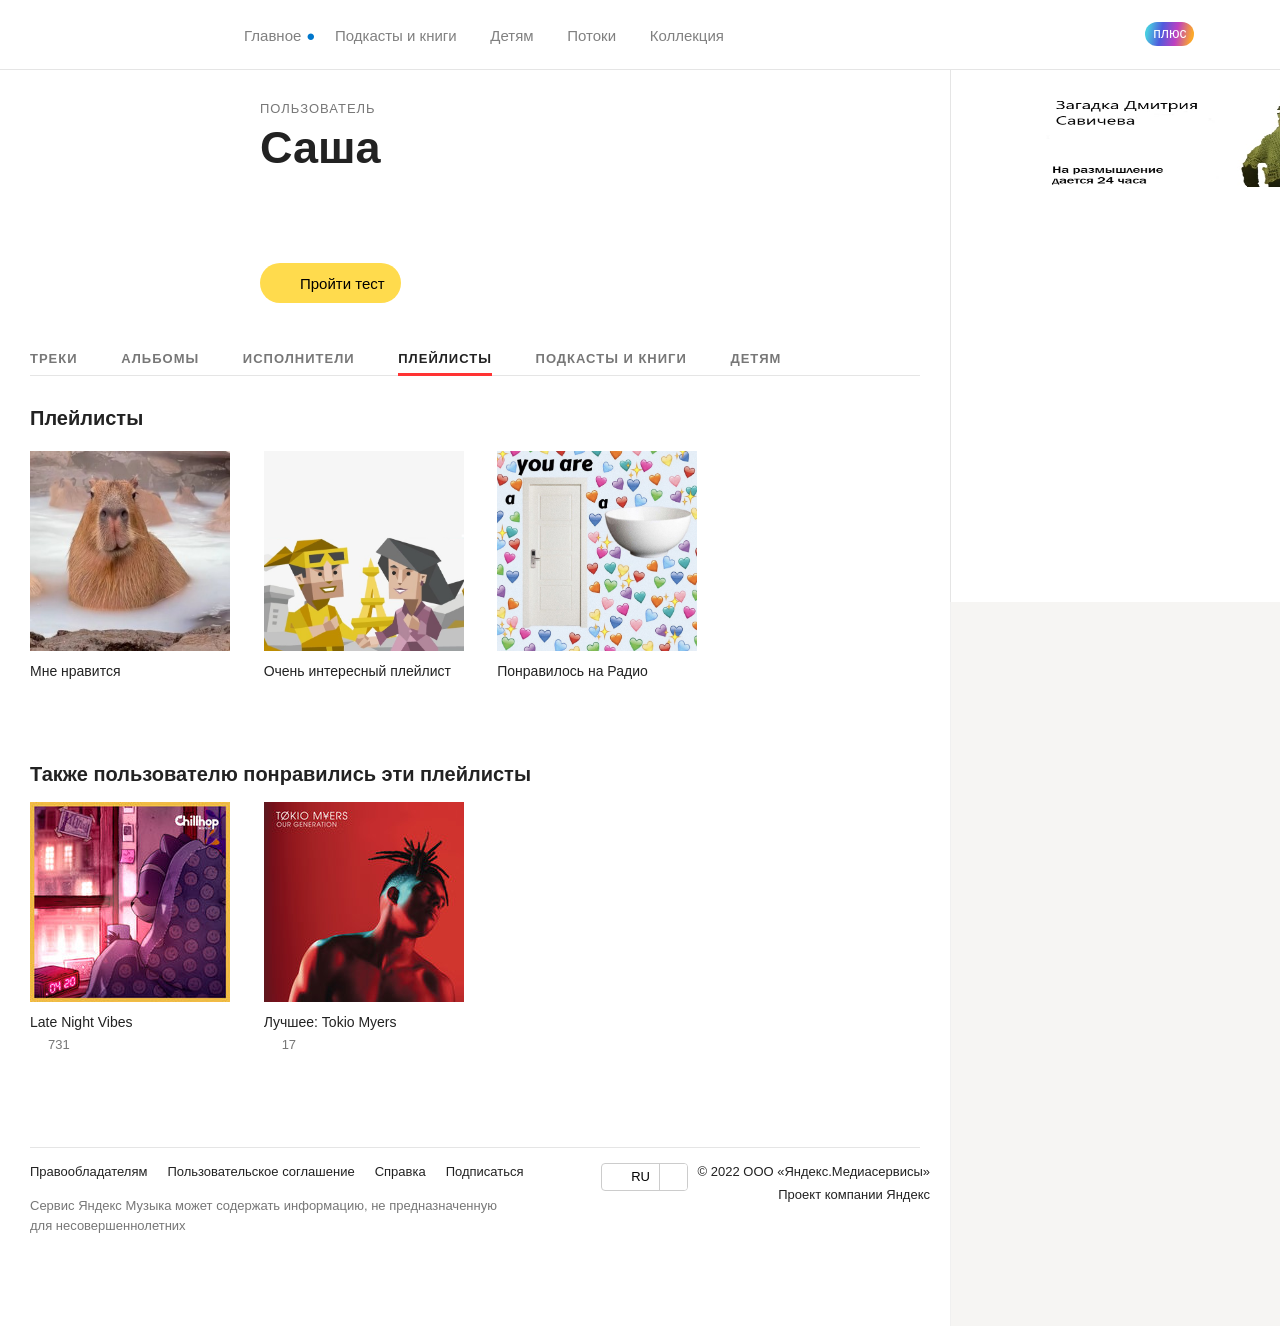
==== commit cf85450f: "questions" ====
--- a/index.html
+++ b/index.html
@@ -234,7 +234,7 @@
                               <h1 class="page-users__title typo-h1_big deco-typo "><span class="user"><span class="user__info"><span class="user__name user__name-line-height" title="Саша">Саша</span></span></span></h1>
                            </div>
                            <div class="d-generic-page-head__main-bottom">
-                              <div class="d-generic-page-head__main-actions"><a href="first task/firstTask.html"><button class="d-button deco-button deco-button-action local-icon-theme-white d-button_rounded d-button_size_L d-button_w-icon d-button_w-icon-left page-users__shuffle-button" data-b="965" type="button"><span class="d-button-inner deco-button-stylable"><span class="d-button__inner"><span class="d-icon deco-icon d-icon_play-small  "></span><span class="d-button__label">Пройти тест</span></span></span></button></a></div>
+                              <div class="d-generic-page-head__main-actions"><a href="intro/intro.html"><button class="d-button deco-button deco-button-action local-icon-theme-white d-button_rounded d-button_size_L d-button_w-icon d-button_w-icon-left page-users__shuffle-button" data-b="965" type="button"><span class="d-button-inner deco-button-stylable"><span class="d-button__inner"><span class="d-icon deco-icon d-icon_play-small  "></span><span class="d-button__label">Пройти тест</span></span></span></button></a></div>
                            </div>
                         </div>
                      </div>
